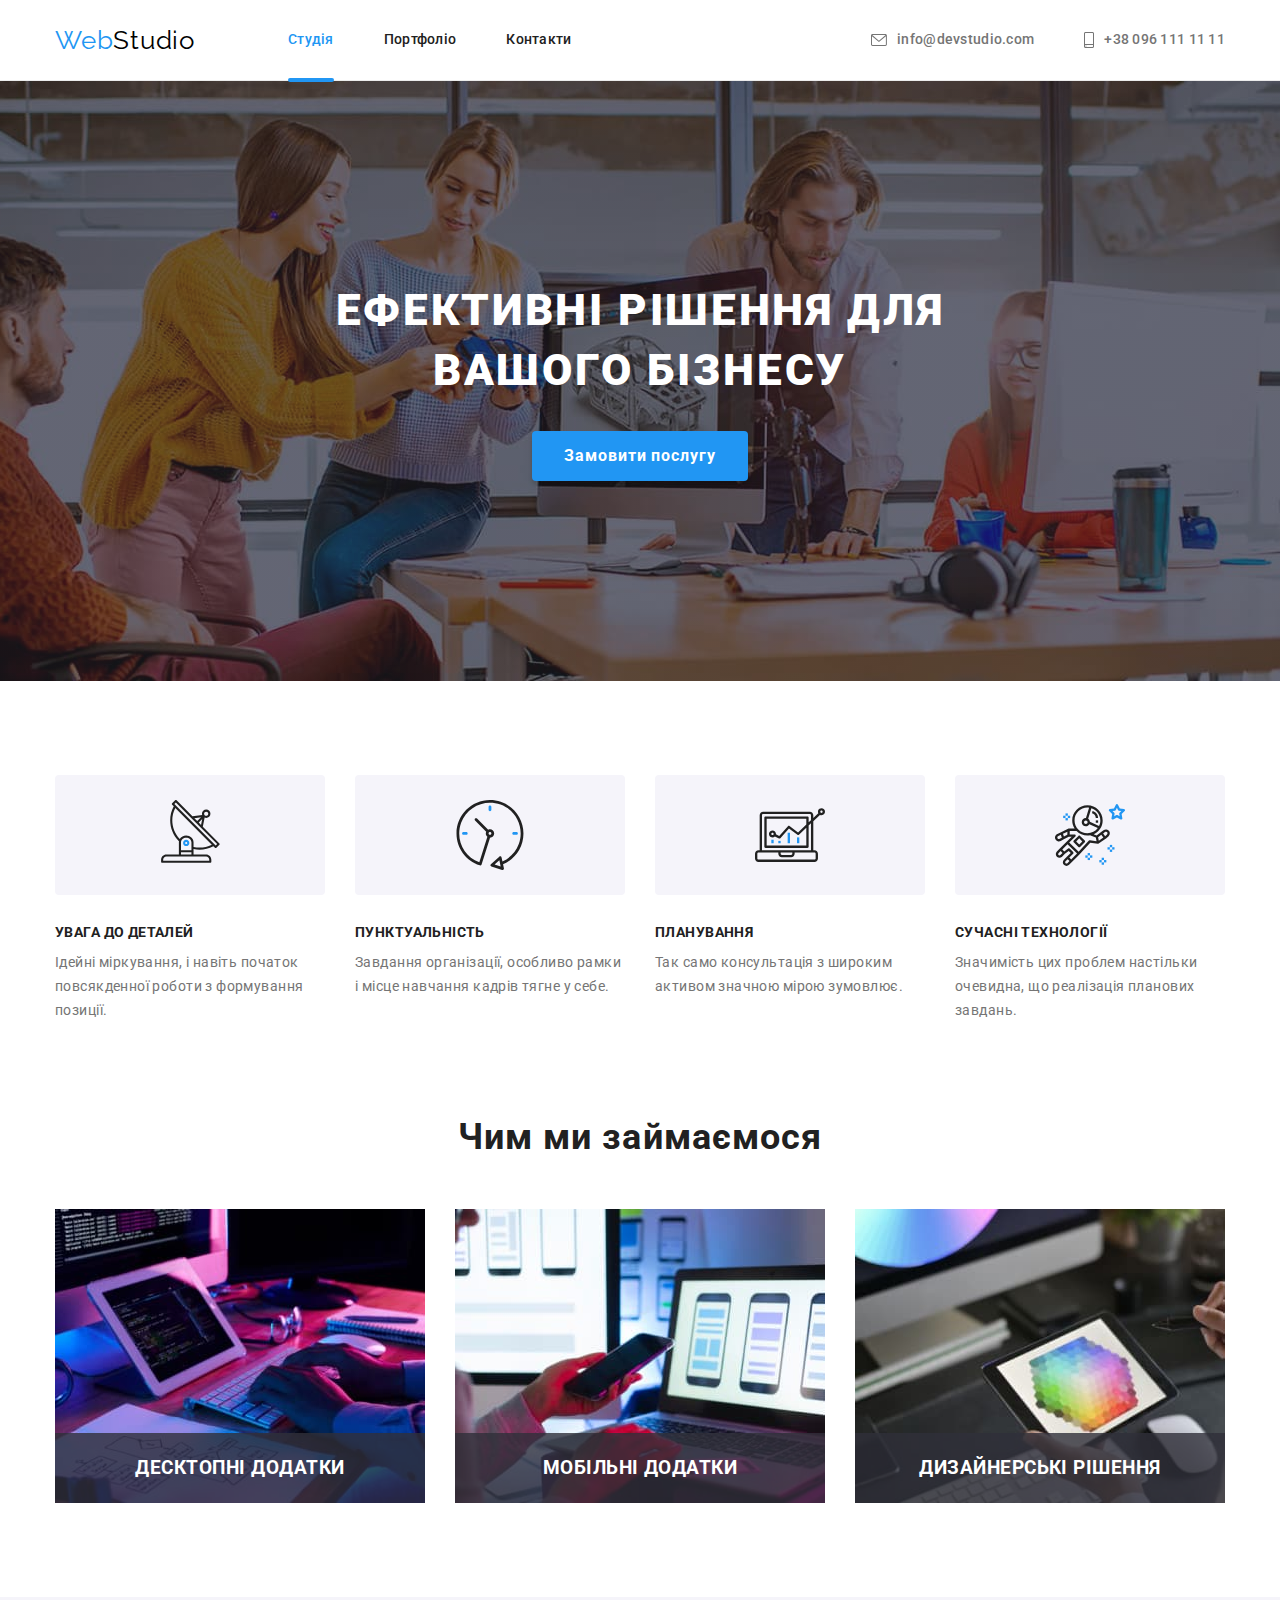
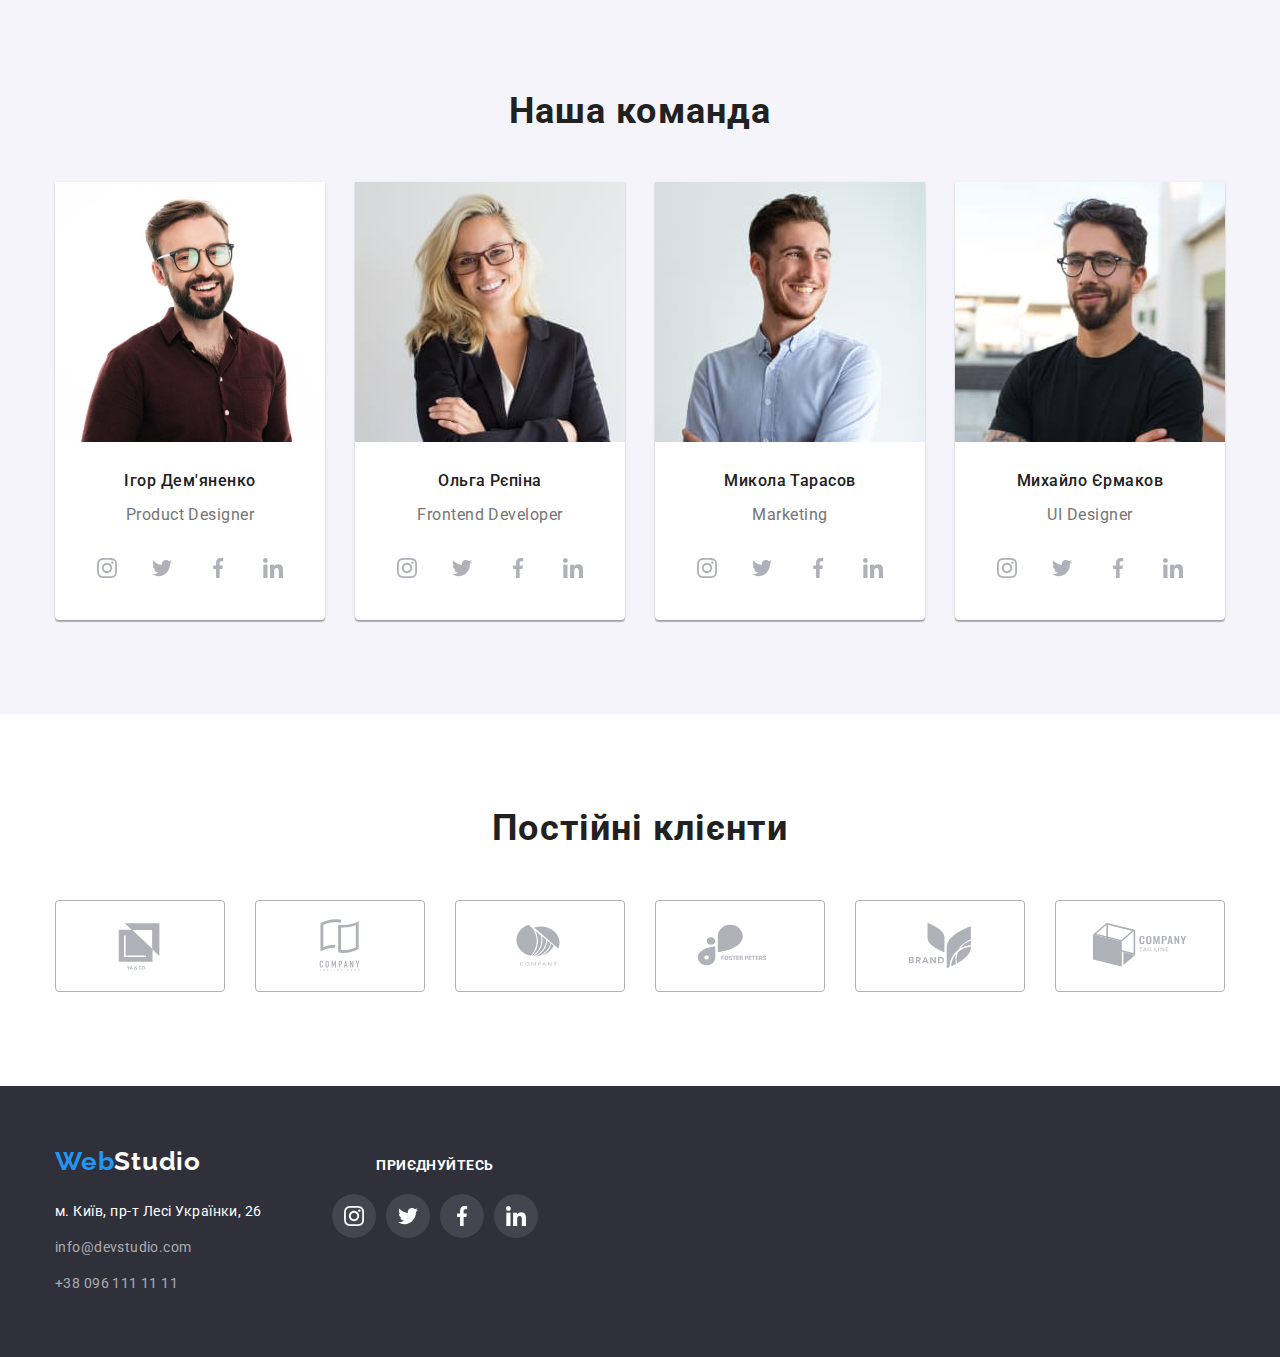
==== index.html @ 5a75875b "Initial commit" ====
<!DOCTYPE html>
<html lang="uk">
  <head>
    <meta charset="UTF-8" />
    <meta http-equiv="X-UA-Compatible" content="IE=edge" />
    <meta name="viewport" content="width=device-width, initial-scale=1.0" />
    <title>Веб Студія</title>
    <link rel="preconnect" href="https://fonts.googleapis.com" />
    <link rel="preconnect" href="https://fonts.gstatic.com" />
    <link
      href="https://fonts.googleapis.com/css2?family=Raleway:wght@700&family=Roboto:wght@400;500;700;900&display=swap"
      rel="stylesheet"
    />
    <link
      rel="stylesheet"
      href="https://cdnjs.cloudflare.com/ajax/libs/modern-normalize/1.0.0/modern-normalize.min.css"
    />
    <link rel="stylesheet" href="./css/style.css" />
  </head>
  <body>
    <!--Шапка сайта-->

    <header class="page-header">
      <div class="container page-header-container">
        <nav class="page-navigation">
          <a href="./index.html" class="logo-main"> <span class="logoaccent">Web</span>Studio </a>

          <ul class="site-nav">
            <li class="site-item">
              <a href="" class="link current menu-link">Студія</a>
            </li>
            <li class="site-item">
              <a href="./portfolio.html" class="link animation-link">Портфоліо</a>
            </li>
            <li class="site-item">
              <a href="" class="link animation-link">Контакти</a>
            </li>
          </ul>
        </nav>

        <ul class="auth-nav list">
          <li class="auth-nav list header">
            <a
              href="mailto:info@devstudio.com"
              class="contacts-link link contact-email animation-link"
              ><svg class="header-envelope" width="16" height="12">
                <use href="./images/icons.svg/sprite.svg#envelope"></use>
              </svg>
              info@devstudio.com</a
            >
          </li>

          <li class="auth-nav list header">
            <a href="tel:+380961111111" class="contacts-link link animation-link">
              <svg class="header-envelope" width="10" height="16">
                <use href="./images/icons.svg/sprite.svg#smartphone"></use>
              </svg>
              +38 096 111 11 11</a
            >
          </li>
        </ul>
      </div>
    </header>

    <main>
      <section class="main-hero">
        <div class="container hero-container">
          <h1 class="hero">Ефективні рішення для вашого бізнесу</h1>
          <button type="button" class="button primary" data-modal-open>Замовити послугу</button>
        </div>
      </section>

      <section class="features section">
        <div class="container container-features">
          <h2 class="hidden">Наші переваги</h2>
          <ul class="features-listwrapper">
            <li class="list-features icon-delivery">
              <div class="features-icon">
                <svg class="icon-features-icon">
                  <use href="./images/icons.svg/sprite.svg#antenna"></use>
                </svg>
              </div>
              <h3 class="features-title">УВАГА ДО ДЕТАЛЕЙ</h3>
              <p class="features-text">
                Ідейні міркування, і навіть початок повсякденної роботи з формування позиції.
              </p>
            </li>
            <li class="list-features">
              <div class="features-icon">
                <svg class="icon-features-icon">
                  <use href="./images/icons.svg/sprite.svg#clock"></use>
                </svg>
              </div>
              <h3 class="features-title">ПУНКТУАЛЬНІСТЬ</h3>
              <p class="features-text">
                Завдання організації, особливо рамки і місце навчання кадрів тягне у себе.
              </p>
            </li>
            <li class="list-features">
              <div class="features-icon">
                <svg class="icon-features-icon">
                  <use href="./images/icons.svg/sprite.svg#diagram"></use>
                </svg>
              </div>
              <h3 class="features-title">ПЛАНУВАННЯ</h3>
              <p class="features-text">
                Так само консультація з широким активом значною мірою зумовлює.
              </p>
            </li>
            <li class="list-features">
              <div class="features-icon">
                <svg class="icon-features-icon">
                  <use href="./images/icons.svg/sprite.svg#astronaut"></use>
                </svg>
              </div>
              <h3 class="features-title">СУЧАСНІ ТЕХНОЛОГІЇ</h3>
              <p class="features-text">
                Значимість цих проблем настільки очевидна, що реалізація планових завдань.
              </p>
            </li>
          </ul>
        </div>
      </section>

      <!--Чим ми займаємося-->

      <section class="sphere section">
        <div class="container">
          <h2 class="sphere-title">Чим ми займаємося</h2>
          <ul class="sphere-pictures">
            <li class="sphere-pictures-list">
              <div class="sphere-relative">
                <img src="./images/project.jpg" alt="проджект" width="370" height="294" />
                <h3 class="sphere-text-relative">ДЕСКТОПНІ ДОДАТКИ</h3>
              </div>
            </li>
            <li class="sphere-pictures-list">
              <div class="sphere-relative">
                <img src="./images/app.jpg" alt="застосунок" width="370" height="294" />
                <h3 class="sphere-text-relative">МОБІЛЬНІ ДОДАТКИ</h3>
              </div>
            </li>
            <li class="sphere-pictures-list">
              <div class="sphere-relative">
                <img src="./images/picture.jpg" alt="картинка" width="370" height="294" />
                <h3 class="sphere-text-relative">ДИЗАЙНЕРСЬКІ РІШЕННЯ</h3>
              </div>
            </li>
          </ul>
        </div>
      </section>

      <!-- Команда-->
      <section class="team section">
        <div class="container">
          <h2 class="team-title">Наша команда</h2>
          <ul class="team-cards">
            <li class="team-card">
              <img
                src="images/ihorDemiyanenko.jpg"
                alt="Дизайнер продукта"
                width="270"
                height="260"
              />
              <div class="our-employees">
                <h3 class="team-list">Ігор Дем'яненко</h3>
                <p class="team-text" lang="en">Product Designer</p>
                <ul class="icon-team">
                  <li class="social-item">
                    <a class="social-link" href="">
                      <svg class="social-icon" width="20" height="20">
                        <use href="./images/icons.svg/sprite.svg#instagram"></use>
                      </svg>
                    </a>
                  </li>
                  <li class="social-item">
                    <a class="social-link" href="">
                      <svg class="social-icon" width="20" height="20">
                        <use href="./images/icons.svg/sprite.svg#twitter"></use>
                      </svg>
                    </a>
                  </li>
                  <li class="social-item">
                    <a class="social-link" href="">
                      <svg class="social-icon" width="20" height="20">
                        <use class="hallo" href="./images/icons.svg/sprite.svg#facebook"></use>
                      </svg>
                    </a>
                  </li>
                  <li class="social-item">
                    <a class="social-link" href="">
                      <svg class="social-icon" width="20" height="20">
                        <use href="./images/icons.svg/sprite.svg#linkedin"></use>
                      </svg>
                    </a>
                  </li>
                </ul>
              </div>
            </li>
            <li class="team-card">
              <img src="images/olgaRepina.jpg" alt="Фронтенд-розробник" width="270" height="260" />
              <div class="our-employees">
                <h3 class="team-list">Ольга Рєпіна</h3>
                <p class="team-text" lang="en">Frontend Developer</p>
                <ul class="icon-team">
                  <li class="social-item">
                    <a class="social-link" href="">
                      <svg class="social-icon" width="20" height="20">
                        <use href="./images/icons.svg/sprite.svg#instagram"></use>
                      </svg>
                    </a>
                  </li>
                  <li class="social-item">
                    <a class="social-link" href="">
                      <svg class="social-icon" width="20" height="20">
                        <use href="./images/icons.svg/sprite.svg#twitter"></use>
                      </svg>
                    </a>
                  </li>
                  <li class="social-item">
                    <a class="social-link" href="">
                      <svg class="social-icon" width="20" height="20">
                        <use href="./images/icons.svg/sprite.svg#facebook"></use>
                      </svg>
                    </a>
                  </li>
                  <li class="social-item">
                    <a class="social-link" href="">
                      <svg class="social-icon" width="20" height="20">
                        <use href="./images/icons.svg/sprite.svg#linkedin"></use>
                      </svg>
                    </a>
                  </li>
                </ul>
              </div>
            </li>
            <li class="team-card">
              <img src="images/nickoleTarasov.jpg" alt="Маркетинг" width="270" height="260" />
              <div class="our-employees">
                <h3 class="team-list">Микола Тарасов</h3>
                <p class="team-text" lang="en">Marketing</p>
                <ul class="icon-team">
                  <li class="social-item">
                    <a class="social-link" href="">
                      <svg class="social-icon" width="20" height="20">
                        <use href="./images/icons.svg/sprite.svg#instagram"></use>
                      </svg>
                    </a>
                  </li>
                  <li class="social-item">
                    <a class="social-link" href="">
                      <svg class="social-icon" width="20" height="20">
                        <use href="./images/icons.svg/sprite.svg#twitter"></use>
                      </svg>
                    </a>
                  </li>
                  <li class="social-item">
                    <a class="social-link" href="">
                      <svg class="social-icon" width="20" height="20">
                        <use href="./images/icons.svg/sprite.svg#facebook"></use>
                      </svg>
                    </a>
                  </li>
                  <li class="social-item">
                    <a class="social-link" href="">
                      <svg class="social-icon" width="20" height="20">
                        <use href="./images/icons.svg/sprite.svg#linkedin"></use>
                      </svg>
                    </a>
                  </li>
                </ul>
              </div>
            </li>
            <li class="team-card">
              <img src="images/michailoYermakov.jpg" alt="Дизайнер ІК" width="270" height="260" />
              <div class="our-employees">
                <h3 class="team-list">Михайло Єрмаков</h3>
                <p class="team-text" lang="en">UI Designer</p>
                <ul class="icon-team">
                  <li class="social-item">
                    <a class="social-link" href="">
                      <svg class="social-icon" width="20" height="20">
                        <use href="./images/icons.svg/sprite.svg#instagram"></use>
                      </svg>
                    </a>
                  </li>
                  <li class="social-item">
                    <a class="social-link" href="">
                      <svg class="social-icon" width="20" height="20">
                        <use href="./images/icons.svg/sprite.svg#twitter"></use>
                      </svg>
                    </a>
                  </li>
                  <li class="social-item">
                    <a class="social-link" href="">
                      <svg class="social-icon" width="20" height="20">
                        <use href="./images/icons.svg/sprite.svg#facebook"></use>
                      </svg>
                    </a>
                  </li>
                  <li class="social-item">
                    <a class="social-link" href="">
                      <svg class="social-icon" width="20" height="20">
                        <use href="./images/icons.svg/sprite.svg#linkedin"></use>
                      </svg>
                    </a>
                  </li>
                </ul>
              </div>
            </li>
          </ul>
        </div>
      </section>

      <!--CLIENTS-->

      <section class="clients">
        <div class="container">
          <h2 class="clients-title">Постійні клієнти</h2>
          <ul class="clients-list">
            <li class="clients-expample">
              <a class="clients-link" href="">
                <svg class="clients-svg">
                  <use class="clients-icon" href="./images/icons.svg/sprite.svg#ya"></use>
                </svg>
              </a>
            </li>
            <li class="clients-expample">
              <a class="clients-link" href="">
                <svg class="clients-svg">
                  <use class="clients-icon" href="./images/icons.svg/sprite.svg#tag"></use>
                </svg>
              </a>
            </li>
            <li class="clients-expample">
              <a class="clients-link" href="">
                <svg class="clients-svg">
                  <use class="clients-icon" href="./images/icons.svg/sprite.svg#company"></use>
                </svg>
              </a>
            </li>
            <li class="clients-expample">
              <a class="clients-link" href="">
                <svg class="clients-svg">
                  <use class="clients-icon" href="./images/icons.svg/sprite.svg#foster"></use>
                </svg>
              </a>
            </li>
            <li class="clients-expample">
              <a class="clients-link" href="">
                <svg class="clients-svg">
                  <use class="clients-icon" href="./images/icons.svg/sprite.svg#brand"></use>
                </svg>
              </a>
            </li>
            <li class="clients-expample">
              <a class="clients-link" href="">
                <svg class="clients-svg">
                  <use class="clients-icon" href="./images/icons.svg/sprite.svg#line"></use>
                </svg>
              </a>
            </li>
          </ul>
        </div>
      </section>
    </main>

    <!-- Footer -->

    <footer class="footer">
      <div class="container footer-container">
        <div class="footer-addres-list">
          <a href="./index.html" class="logo-footer"> <span class="logoaccent">Web</span>Studio </a>
          <address class="address">
            <ul>
              <li class="address-list">
                <a
                  class="contacts-address address-footer-link"
                  href="https://www.google.com/maps/place/Lesi+Ukrainky+Blvd,+26,+Kyiv,+Ukraine,+02000/@50.4265841,30.5361971,17z/data=!3m1!4b1!4m5!3m4!1s0x40d4cf0e033ecbe9:0x57a4dffefec77da0!8m2!3d50.4265807!4d30.5383858"
                  target="_blank"
                  >м. Київ, пр-т Лесі Українки, 26</a
                >
              </li>

              <li class="address-list">
                <a href="mailto:info@devstudio.com" class="contacts address-footer-link"
                  >info@devstudio.com</a
                >
              </li>
              <li class="address-list">
                <a href="tel:+38096111111" class="contacts address-footer-link"
                  >+38 096 111 11 11</a
                >
              </li>
            </ul>
          </address>
        </div>
        <div>
          <p class="footer-icon-title">ПРИЄДНУЙТЕСЬ</p>
          <ul class="footer-social-list">
            <li class="footer-social-icon">
              <a class="footer-link-icon" href="">
                <svg class="footer-icon" width="20" height="20">
                  <use class="" href="./images/icons.svg/sprite.svg#instagram"></use>
                </svg>
              </a>
            </li>
            <li class="footer-social-icon">
              <a class="footer-link-icon" href="">
                <svg class="footer-icon" width="20" height="20">
                  <use class="" href="./images/icons.svg/sprite.svg#twitter"></use>
                </svg>
              </a>
            </li>
            <li class="footer-social-icon">
              <a class="footer-link-icon" href="">
                <svg class="footer-icon" width="20" height="20">
                  <use class="" href="./images/icons.svg/sprite.svg#facebook"></use>
                </svg>
              </a>
            </li>
            <li class="footer-social-icon">
              <a class="footer-link-icon" href="">
                <svg class="footer-icon" width="20" height="20">
                  <use class="" href="./images/icons.svg/sprite.svg#linkedin"></use>
                </svg>
              </a>
            </li>
          </ul>
        </div>
      </div>
    </footer>
    <div class="backdrop is-hidden" data-modal>
      <div class="modal">
        <button class="button-close" data-modal-close>
          <svg class="button-close-icon">
            <use class="cross" href="./images/icons.svg/sprite.svg#button"></use>
          </svg>
        </button>
      </div>
    </div>
    <script src="./modal.js"></script>
  </body>
</html>
---- css/style.css ----
:root {
  --primary-tex-color: #757575;
  --title-tex-color: #212121;
  --accent-color: #2196f3;
  --white-color: #ffffff;
}

h1,
h2,
h3,
p {
  margin-top: 0;
  margin-bottom: 0;
}

ul,
ol {
  list-style: none;
  margin-top: 0px;
  margin-bottom: 0;
  padding-left: 0;
}

img {
  display: block;
}

body {
  background-color: #ffffff;
  color: var(--primary-tex-color);
  font-family: 'Roboto', sans-serif;
  letter-spacing: 0.03em;
  line-height: 1.71;
  /* margin: 0 200px; */
}

/* components  */

.section {
  padding-top: 94px;
  padding-bottom: 94px;
}

.container {
  width: 1200px;
  margin: 0 auto;
  padding-left: 15px;
  padding-right: 15px;
}

/* header */

.main-hero {
  box-sizing: border-box;
  margin: 0 auto;
  max-width: 1600px;
  height: 600px;
  background-repeat: no-repeat;
  background-position: center;
  background-size: cover;
  background-color: #c4c4c4;
  background-image: linear-gradient(rgba(47, 48, 58, 0.4), rgba(47, 48, 58, 0.4)),
    url('../images/fotohero.jpg');
}

.site-nav {
  display: flex;
  margin-left: 93px;
  align-items: center;
}

.site-item:not(:last-child) {
  margin-right: 50px;
}

.link {
  display: block;
  padding-top: 32px;
  padding-bottom: 32px;
}

.social-icon-header {
  display: flex;
  justify-content: center;
  align-items: center;
  width: 16px;
  height: 12px;
  border-radius: 100%;
  margin-right: 10px;
}

.page-header {
  border-bottom: 1px solid #ececec;
}

.page-header-container {
  display: flex;
  align-items: center;
  height: 100%;
  justify-content: space-between;
}

.page-navigation {
  display: flex;
  align-items: center;
}

.logo-main {
  color: #000000;
  font-family: 'Raleway';
  font-size: 26px;
  text-decoration: none;
  letter-spacing: 0.03em;
}

.logoaccent {
  color: var(--accent-color);
}

.specific.logo {
  color: var(--white-color);
}

ul {
  list-style: none;
  margin: 0;
  padding: 0;
}

/* Site-nav */

.site-nav a {
  font-family: 'Roboto';
  font-style: normal;
}

.site-nav .link.current {
  color: var(--accent-color);
}

.site-nav .link {
  color: #212121;
  font-weight: 500;
  font-size: 14px;
  line-height: 1.14;
  letter-spacing: 0.02em;
  text-decoration: none;
  transition: background-color 250ms cubic-bezier(0.4, 0, 0.2, 1);
}

.site-nav .link:hover,
.site-nav .link:focus {
  color: var(--accent-color);
}

.site-item {
  position: relative;
  display: block;
}

.menu-link::after {
  content: '';
  position: absolute;
  left: 0;
  bottom: -2px;
  display: block;
  width: 100%;
  height: 4px;
  border-radius: 2px;
  background-color: var(--accent-color);
}

.animation-link::after {
  content: '';
  position: absolute;
  left: 0;
  bottom: -2px;
  display: block;
  width: 100%;
  height: 4px;
  border-radius: 2px;
  background-color: var(--accent-color);
  opacity: 0;
  transition: opacity 250ms cubic-bezier(0.4, 0, 0.2, 1);
}

.animation-link:hover::after,
.animation-link:focus::after {
  opacity: 1;
}

.auth-nav {
  position: relative;
  display: block;
}

/* Auth-nav */

.auth-nav.list {
  font-family: 'Roboto';
  font-style: normal;
  font-weight: 500;
  font-size: 14px;
  line-height: 1.14;
  letter-spacing: 0.02em;
  display: flex;
  align-items: center;
}

.auth-nav:first-child {
  margin-right: 50px;
}

.contacts-link {
  display: flex;
  align-items: center;
  transition: transform 250ms cubic-bezier(0.4, 0, 0.2, 1);
}

.contacts-link:hover,
.contacts-link:focus {
  color: var(--accent-color);
}

.contacts-address {
  color: var(--white-color);
  text-decoration: none;
  transition: transform 250ms cubic-bezier(0.4, 0, 0.2, 1);
}

.contacts-address:hover,
.contacts-address:focus {
  color: var(--accent-color);
}

/* Hero */

.hidden {
  position: absolute;
  width: 1px;
  height: 1px;
  margin: -1px;
  border: 0;
  padding: 0;

  white-space: nowrap;
  clip-path: inset(100%);
  clip: rect(0 0 0 0);
  overflow: hidden;
}

.hero-container {
  display: flex;
  flex-direction: column;
  align-items: center;
}
.main-hero {
  padding-top: 200px;
  padding-bottom: 200px;
}

.main-hero-inner-wrapper {
  display: flex;
  justify-content: center;
  align-items: center;
  flex-direction: column;
  height: 100%;
}

.hero {
  color: var(--white-color);
  font-weight: 900;
  font-size: 44px;
  line-height: 1.36;
  text-align: center;
  letter-spacing: 0.06em;
  text-transform: uppercase;
  max-width: 696px;
  margin-bottom: 30px;
}

/* Feautures */

.features-listwrapper {
  display: flex;
}

.list-features {
  width: 270px;
}

.list-features:not(:last-child) {
  margin-right: 30px;
}

.features-icon {
  width: 270px;
  height: 120px;
  display: flex;
  align-items: center;
  justify-content: center;
  background-color: #f5f4fa;
  border-radius: 4px;
  margin-bottom: 30px;
}

.icon-features-icon {
  width: 70px;
  height: 70px;
}

.features-title {
  color: #212121;
  font-size: 14px;
  line-height: 1.14;
  text-transform: uppercase;
  letter-spacing: 0.03em;
  margin-bottom: 10px;
}

.features-text {
  color: var(--primary-tex-color);
  font-weight: 400;
  width: 270px;
  font-size: 14px;
  line-height: 1.71;
  letter-spacing: 0.03em;
}

/* Example */

.sphere {
  padding-top: 0;
}

.sphere-pictures {
  display: flex;
  justify-content: space-between;
}

.sphere-pictures-list {
  width: 370px;
}

.sphere-title {
  color: var(--title-tex-color);
  font-size: 36px;
  line-height: 1.16;
  text-align: center;
  letter-spacing: 0.03em;
  margin-bottom: 50px;
}

.sphere-relative {
  position: relative;
}

.sphere-text-relative {
  display: flex;
  justify-content: center;
  align-items: center;
  position: absolute;
  color: var(--white-color);
  background-color: rgba(47, 48, 58, 0.8);
  bottom: 0;
  text-align: center;
  width: 100%;
  height: 70px;
}

.sphere-text-relatice {
  font-weight: 700;
  font-size: 14px;
  line-height: 1.14px;
  text-align: center;
  letter-spacing: 0.03em;
  text-transform: uppercase;
}

/* Team */

.team {
  background: #f5f4fa;
}

.team-cards {
  display: flex;
  gap: 30px;
}

.team-card {
  background-color: #ffffff;
  border-radius: 0px 0px 4px 4px;
  box-shadow: 0px 1px 3px rgba(0, 0, 0, 0.12), 0px 1px 1px rgba(0, 0, 0, 0.14),
    0px 2px 1px rgba(0, 0, 0, 0.2);
}

.team-card {
  flex-basis: calc((100% - 30px * 3) / 4);
}

.our-employees {
  padding-left: 30px;
  padding-right: 30px;
  padding: 30px;
}
.team-text {
  font-size: 16px;
  line-height: 1.8;
  text-align: center;
  letter-spacing: 0.03em;
}

.icon-team {
  display: flex;
  justify-content: space-between;
  margin-top: 16px;
  gap: 10px;
  /* padding: 0 32px; */
}

.social-item {
  display: flex;
  justify-content: center;
  align-items: center;
  /* flex-basis: calc((100% - 10px * 4) / 4); */
}

.social-link {
  display: flex;
  align-items: center;
  justify-content: center;
  width: 44px;
  height: 44px;

  background-color: #ffffff;

  border-radius: 100%;

  transition: transform 250ms cubic-bezier(0.4, 0, 0.2, 1);
}

.social-link:hover,
.social-link:focus {
  background-color: var(--accent-color);
}

.social-link:hover .social-icon,
.social-link:focus .social-icon {
  fill: white;
}

.social-icon {
  fill: #afb1b8;
}

.team-title {
  color: var(--title-tex-color);
  font-size: 36px;
  line-height: 1.16;
  text-align: center;
  letter-spacing: 0.03em;
  margin-bottom: 50px;
}

.team-list {
  color: var(--title-tex-color);
  font-weight: 500;
  font-size: 16px;
  line-height: 1.18;
  text-align: center;
  letter-spacing: 0.03em;
  margin-bottom: 10px;
}

/* Button */

.button.primary {
  color: var(--white-color);
  background-color: var(--accent-color);
  padding: 10px 32px;
  font-weight: 700;
  font-size: 16px;
  line-height: 30px;
  letter-spacing: 0.06em;
  cursor: pointer;
  box-shadow: 0px 4px 4px rgba(0, 0, 0, 0.15);
  border-radius: 4px;
  border: none;

  transition: transform 250ms cubic-bezier(0.4, 0, 0.2, 1);
}

.button.primary:hover,
.button.primary:focus {
  background-color: #188ce8;
}

.clients {
  padding: 94px 0px;
}

.clients-link {
  width: 100%;
  height: 100%;
  border: 1px solid #afb1b8;
  display: flex;
  align-items: center;
  justify-content: center;
  border-radius: 4px;
  outline: none;
}

.clients-svg {
  width: 106px;
  height: 60px;
  fill: #afb1b8;
}

.clients-title {
  font-weight: 700;
  font-size: 36px;
  line-height: 1.16;
  text-align: center;
  letter-spacing: 0.03em;
  color: var(--title-tex-color);
  margin-bottom: 50px;
}

.clients-list {
  justify-content: center;
  gap: 30px;
  transition: transform 250ms cubic-bezier(0.4, 0, 0.2, 1);
}

.clients-list {
  display: flex;
}

.clientsplink {
  display: flex;
}

.clients-link:focus .clients-svg,
.clients-link:hover .clients-svg {
  fill: var(--accent-color);
}

.clients-link:hover,
.clients-link:focus {
  border: 1px solid var(--accent-color);
}

.clients-expample {
  width: 170px;
  height: 92px;
}

/* Footer */

.footer-container {
  display: flex;
  align-items: baseline;
}

.footer-addres-list {
  margin-right: 70px;
}

.footer {
  padding: 60px 0;
}

.logo-footer {
  display: inline-block;
  margin-bottom: 20px;
}

.address-list:not(:last-child) {
  margin-bottom: 9px;
}

.address-footer-link {
  font-size: 14px;
}

.logo-footer {
  color: var(--white-color);
  font-family: 'Raleway';
  font-style: normal;
  font-weight: 700;
  font-size: 26px;
  line-height: 31px;
  letter-spacing: 0.03em;
  text-decoration: none;
}

.footer {
  background-color: #2f303a;
}

.address {
  font-style: normal;
  transition: transform 250ms cubic-bezier(0.4, 0, 0.2, 1);
}

.address:hover,
.address:focus {
  color: var(--accent-color);
}

.contacts {
  color: rgba(255, 255, 255, 0.6);
  text-decoration: none;
  letter-spacing: 0.03em;
  transition: transform 250ms cubic-bezier(0.4, 0, 0.2, 1);
}

.contacts:hover,
.contacts:focus {
  color: var(--accent-color);
}

.footer-social-list {
  display: flex;
  justify-content: space-between;
  align-items: center;
  border-radius: 100%;
  gap: 10px;
}

.footer-social-icon {
  display: flex;
  justify-content: center;
  align-items: center;
  width: 44px;
  height: 44px;
  transition: transform 250ms cubic-bezier(0.4, 0, 0.2, 1);
}

.footer-link-icon:focus,
.footer-link-icon:hover {
  background-color: var(--accent-color);
}

.footer-link-icon {
  display: flex;
  align-items: center;
  justify-content: center;
  width: 44px;
  height: 44px;
  background-color: rgba(255, 255, 255, 0.1);
  border-radius: 100%;
}

.footer-icon-title {
  font-weight: 700;
  font-size: 14px;
  line-height: 1.14;
  letter-spacing: 0.03em;
  text-transform: uppercase;
  color: var(--white-color);
}

.footer-icon-title {
  margin-bottom: 20px;
  text-align: center;
}

.footer-icon {
  fill: var(--white-color);
}

/* Portfolio */

/* Portfolio Main */

.portfolio-filter {
  display: flex;
  justify-content: center;
  margin-bottom: 50px;
  gap: 8px;
}

.portfolio-filter-button {
  background: #ffffff;
  transition: transform 250ms cubic-bezier(0.4, 0, 0.2, 1);
}

.portfolio-filter-button:hover,
.portfolio-filter-button:focus {
  box-shadow: 0px 3px 1px rgba(0, 0, 0, 0.1), 0px 1px 2px rgba(0, 0, 0, 0.08),
    0px 2px 2px rgba(0, 0, 0, 0.12);
}

.work {
  display: flex;
  flex-wrap: wrap;
  gap: 30px;
}

.work-list-portfolio {
  padding: 20px 24px;
  border-right: 1px solid #eeeeee;
  border-bottom: 1px solid #eeeeee;
  border-left: 1px solid #eeeeee;
}

.work-portfolio {
  flex-basis: calc((100% - 30px * 2) / 3);
  transition: transform 250ms cubic-bezier(0.4, 0, 0.2, 1);
}

.work-link {
  display: block;
  outline: none;
}

.work-link:focus,
.work-link:hover {
  box-shadow: 0px 1px 1px rgba(0, 0, 0, 0.12), 0px 4px 4px rgba(0, 0, 0, 0.06),
    1px 4px 6px rgba(0, 0, 0, 0.16);
}

.auth-nav.list a {
  color: var(--primary-tex-color);
  font-family: 'Roboto';
  font-style: normal;
  font-weight: 500;
  font-size: 14px;
  line-height: 1.14;
  letter-spacing: 0.02em;
  text-decoration: none;
  gap: 10px;
  transition: transform 250ms cubic-bezier(0.4, 0, 0.2, 1);
}

.auth-nav.list a:hover,
.auth-nav.list a:focus {
  color: var(--accent-color);
}

.header-icon {
  display: flex;
  justify-content: center;
}

.header-envelope {
  fill: currentColor;
}

.button-primary {
  background-color: #f5f4fa;
  font-weight: 500;
  font-size: 16px;
  line-height: 1.62;
  text-align: center;
  cursor: pointer;
  letter-spacing: 0.03em;
  padding: 6px 22px;
  border-radius: 4px;
  border: none;
  transition: transform 250ms cubic-bezier(0.4, 0, 0.2, 1);
  outline: none;
}

.button-primary:hover,
.button-primary:focus {
  color: var(--white-color);
  background-color: var(--accent-color);
}

/* Work */

.work-link {
  text-decoration: none;
}

.work-list {
  color: var(--title-tex-color);
  font-size: 18px;
  line-height: 2;
  letter-spacing: 0.06em;
  margin-bottom: 4px;
}

.work-text {
  color: var(--primary-tex-color);
  font-size: 16px;
  line-height: 30px;
  letter-spacing: 0.03em;
}

.portfolio-footer {
  font-style: normal;
}

/* BACKDROP */

.backdrop {
  position: fixed;
  top: 0%;
  left: 0;
  width: 100%;
  height: 100%;
  background-color: rgba(0, 0, 0, 0.2);
}

.backdrop.is-hidden {
  opacity: 0;
  pointer-events: none;
  visibility: hidden;
}

.modal {
  position: absolute;
  top: 50%;
  left: 50%;
  width: 528px;
  height: 581px;
  transform: translate(-50%, -50%) scale(1);

  background-color: var(--white-color);

  transition: transform 250ms cubic-bezier(0.4, 0, 0.2, 1);
}

.button-close-icon {
  width: 11px;
  height: 11px;
}

.button-close {
  position: absolute;
  right: 8px;
  top: 8px;
  width: 30px;
  height: 30px;
  background: #ffffff;
  border: 1px solid rgba(0, 0, 0, 0.1);
  border-radius: 100%;
}

.cross {
  background: #000000;
}

/* OVERLAY */

.box-overlay {
  position: relative;
  overflow-y: hidden;
}

.overlay {
  display: flex;
  align-content: center;
  justify-content: center;
  position: absolute;
  top: 0;
  left: 0;
  width: 100%;
  height: 100%;

  background-color: rgba(33, 150, 243, 0.9);
  transform: translateY(+100%);
  transition: background-color 250ms cubic-bezier(0.4, 0, 0.2, 1);
}

.overlay {
  font-weight: 400;
  font-size: 18px;
  line-height: 1.55;
  letter-spacing: 0.03em;
  padding: 63px 24px;
  color: var(--white-color);
}

.work-link:hover .overlay,
.work-link:focus .overlay {
  transform: translateY(0);
}
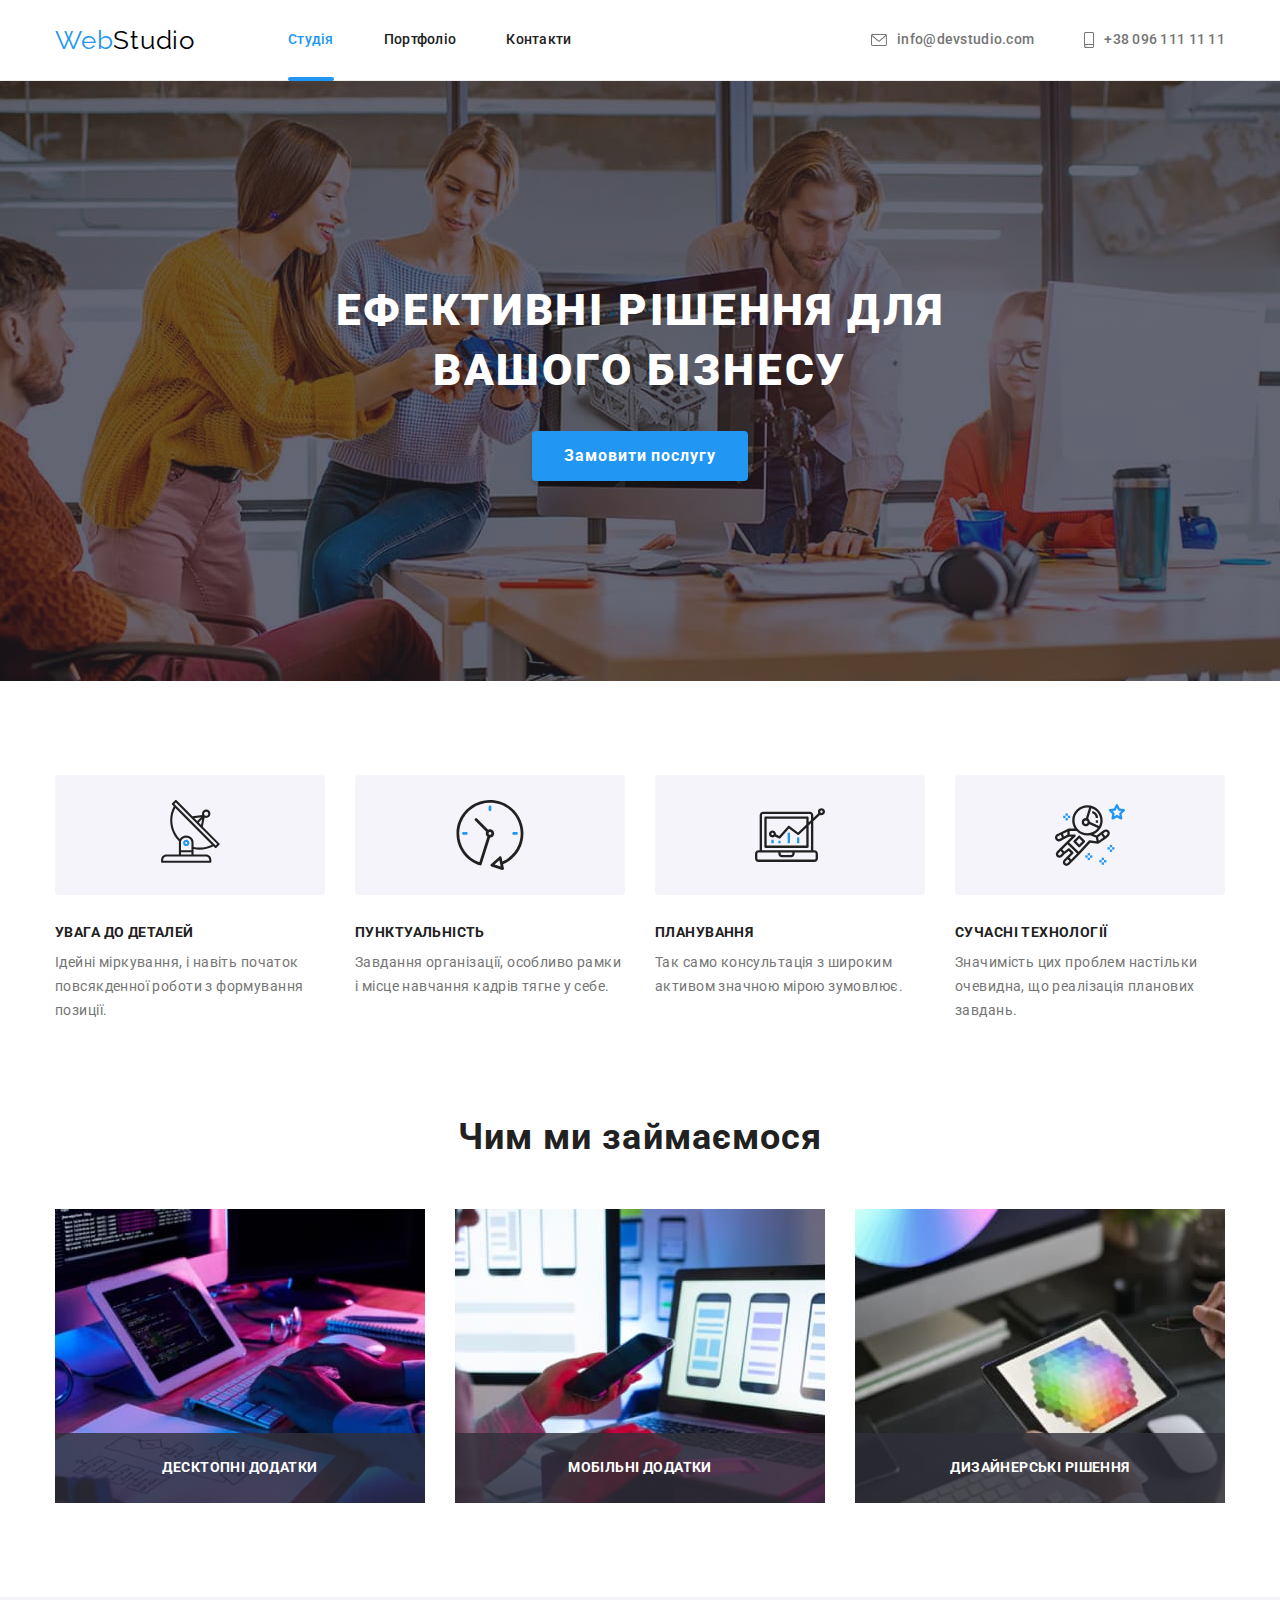
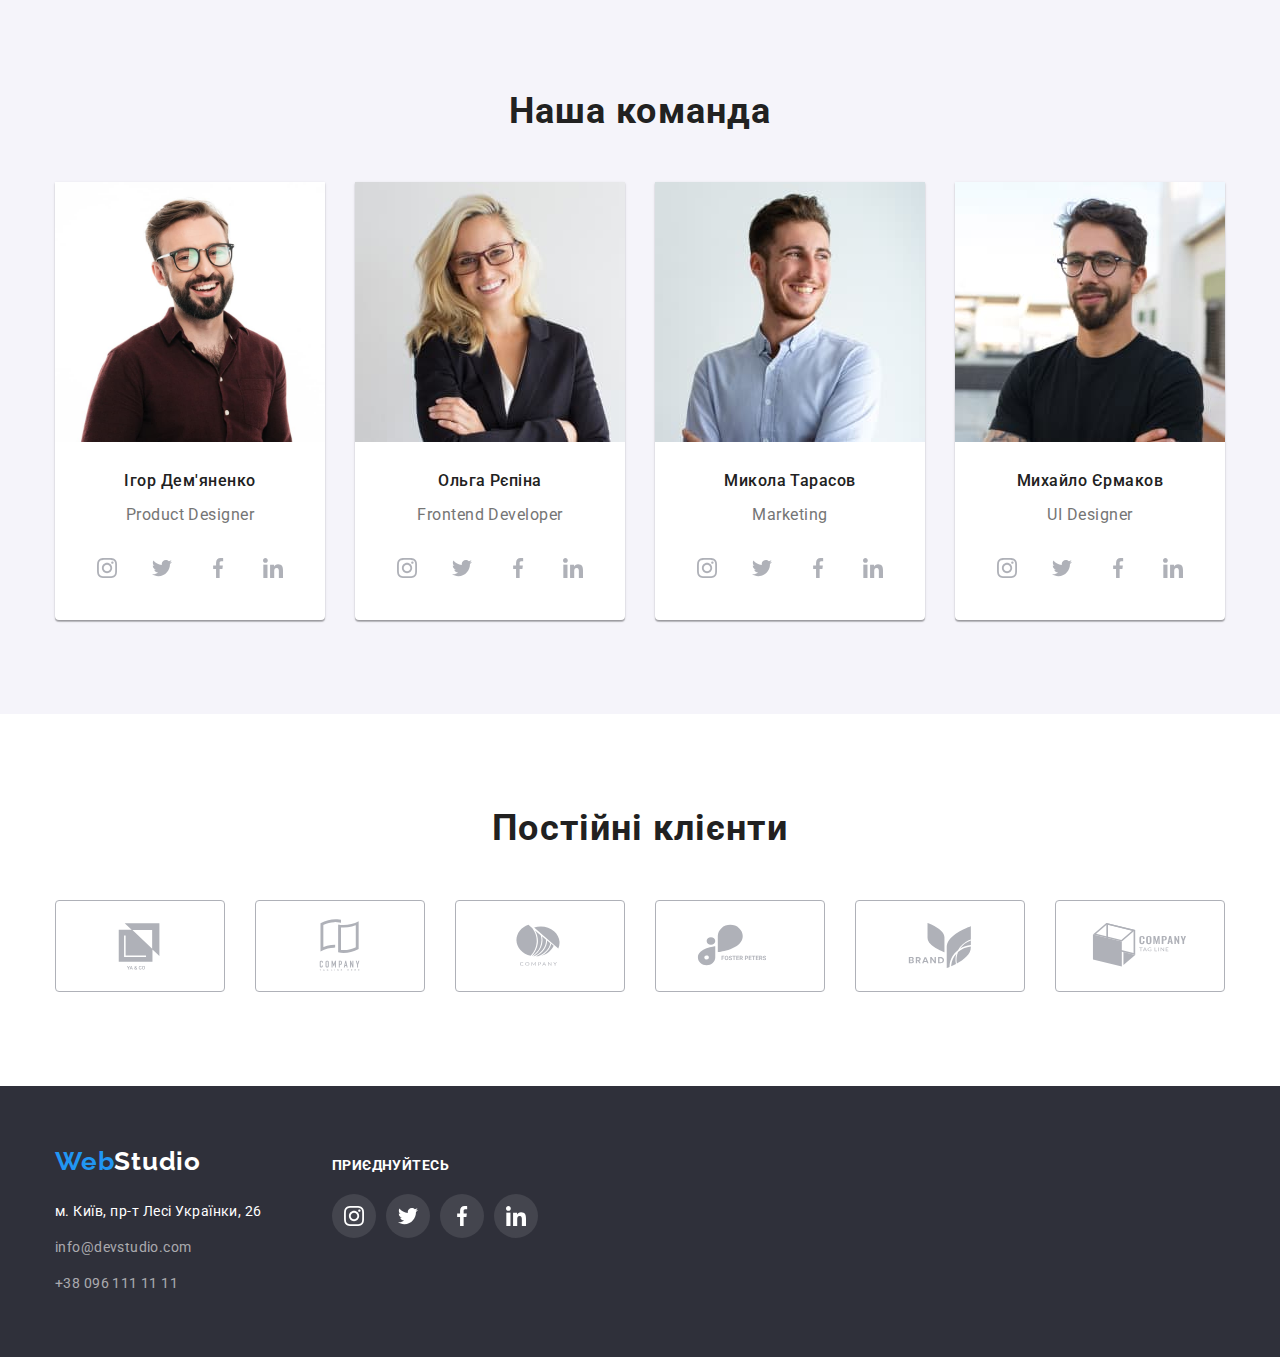
==== commit 672aa983: "correction" ====
--- a/index.html
+++ b/index.html
@@ -40,9 +40,7 @@
 
         <ul class="auth-nav list">
           <li class="auth-nav list header">
-            <a
-              href="mailto:info@devstudio.com"
-              class="contacts-link link contact-email animation-link"
+            <a href="mailto:info@devstudio.com" class="contacts-link link contact-email"
               ><svg class="header-envelope" width="16" height="12">
                 <use href="./images/icons.svg/sprite.svg#envelope"></use>
               </svg>
@@ -51,7 +49,7 @@
           </li>
 
           <li class="auth-nav list header">
-            <a href="tel:+380961111111" class="contacts-link link animation-link">
+            <a href="tel:+380961111111" class="contacts-link link">
               <svg class="header-envelope" width="10" height="16">
                 <use href="./images/icons.svg/sprite.svg#smartphone"></use>
               </svg>
@@ -395,7 +393,7 @@
             </ul>
           </address>
         </div>
-        <div>
+        <div class="footer-icon-svg">
           <p class="footer-icon-title">ПРИЄДНУЙТЕСЬ</p>
           <ul class="footer-social-list">
             <li class="footer-social-icon">
--- a/css/style.css
+++ b/css/style.css
@@ -162,7 +162,7 @@
   content: '';
   position: absolute;
   left: 0;
-  bottom: -2px;
+  bottom: -1px;
   display: block;
   width: 100%;
   height: 4px;
@@ -174,7 +174,7 @@
   content: '';
   position: absolute;
   left: 0;
-  bottom: -2px;
+  bottom: -1px;
   display: block;
   width: 100%;
   height: 4px;
@@ -187,11 +187,6 @@
 .animation-link:hover::after,
 .animation-link:focus::after {
   opacity: 1;
-}
-
-.auth-nav {
-  position: relative;
-  display: block;
 }
 
 /* Auth-nav */
@@ -368,7 +363,7 @@
   height: 70px;
 }
 
-.sphere-text-relatice {
+.sphere-text-relative {
   font-weight: 700;
   font-size: 14px;
   line-height: 1.14px;
@@ -488,7 +483,7 @@
   border-radius: 4px;
   border: none;
 
-  transition: transform 250ms cubic-bezier(0.4, 0, 0.2, 1);
+  transition: background-color 250ms cubic-bezier(0.4, 0, 0.2, 1);
 }
 
 .button.primary:hover,
@@ -563,8 +558,8 @@
   align-items: baseline;
 }
 
-.footer-addres-list {
-  margin-right: 70px;
+.footer-icon-svg {
+  margin-left: 70px;
 }
 
 .footer {
@@ -664,7 +659,6 @@
 
 .footer-icon-title {
   margin-bottom: 20px;
-  text-align: center;
 }
 
 .footer-icon {
@@ -682,15 +676,14 @@
   gap: 8px;
 }
 
-.portfolio-filter-button {
-  background: #ffffff;
-  transition: transform 250ms cubic-bezier(0.4, 0, 0.2, 1);
-}
-
-.portfolio-filter-button:hover,
-.portfolio-filter-button:focus {
+.button-primary {
+  display: block;
+}
+
+.button-primary:hover,
+.button-primary:focus {
   box-shadow: 0px 3px 1px rgba(0, 0, 0, 0.1), 0px 1px 2px rgba(0, 0, 0, 0.08),
-    0px 2px 2px rgba(0, 0, 0, 0.12);
+    0px 2px 2px rgba(0, 0, 0, 0.16);
 }
 
 .work {
@@ -708,7 +701,6 @@
 
 .work-portfolio {
   flex-basis: calc((100% - 30px * 2) / 3);
-  transition: transform 250ms cubic-bezier(0.4, 0, 0.2, 1);
 }
 
 .work-link {
@@ -761,7 +753,6 @@
   border-radius: 4px;
   border: none;
   transition: transform 250ms cubic-bezier(0.4, 0, 0.2, 1);
-  outline: none;
 }
 
 .button-primary:hover,
@@ -822,12 +813,13 @@
 
   background-color: var(--white-color);
 
-  transition: transform 250ms cubic-bezier(0.4, 0, 0.2, 1);
+  transition-duration: 250ms;
 }
 
 .button-close-icon {
   width: 11px;
   height: 11px;
+  cursor: pointer;
 }
 
 .button-close {
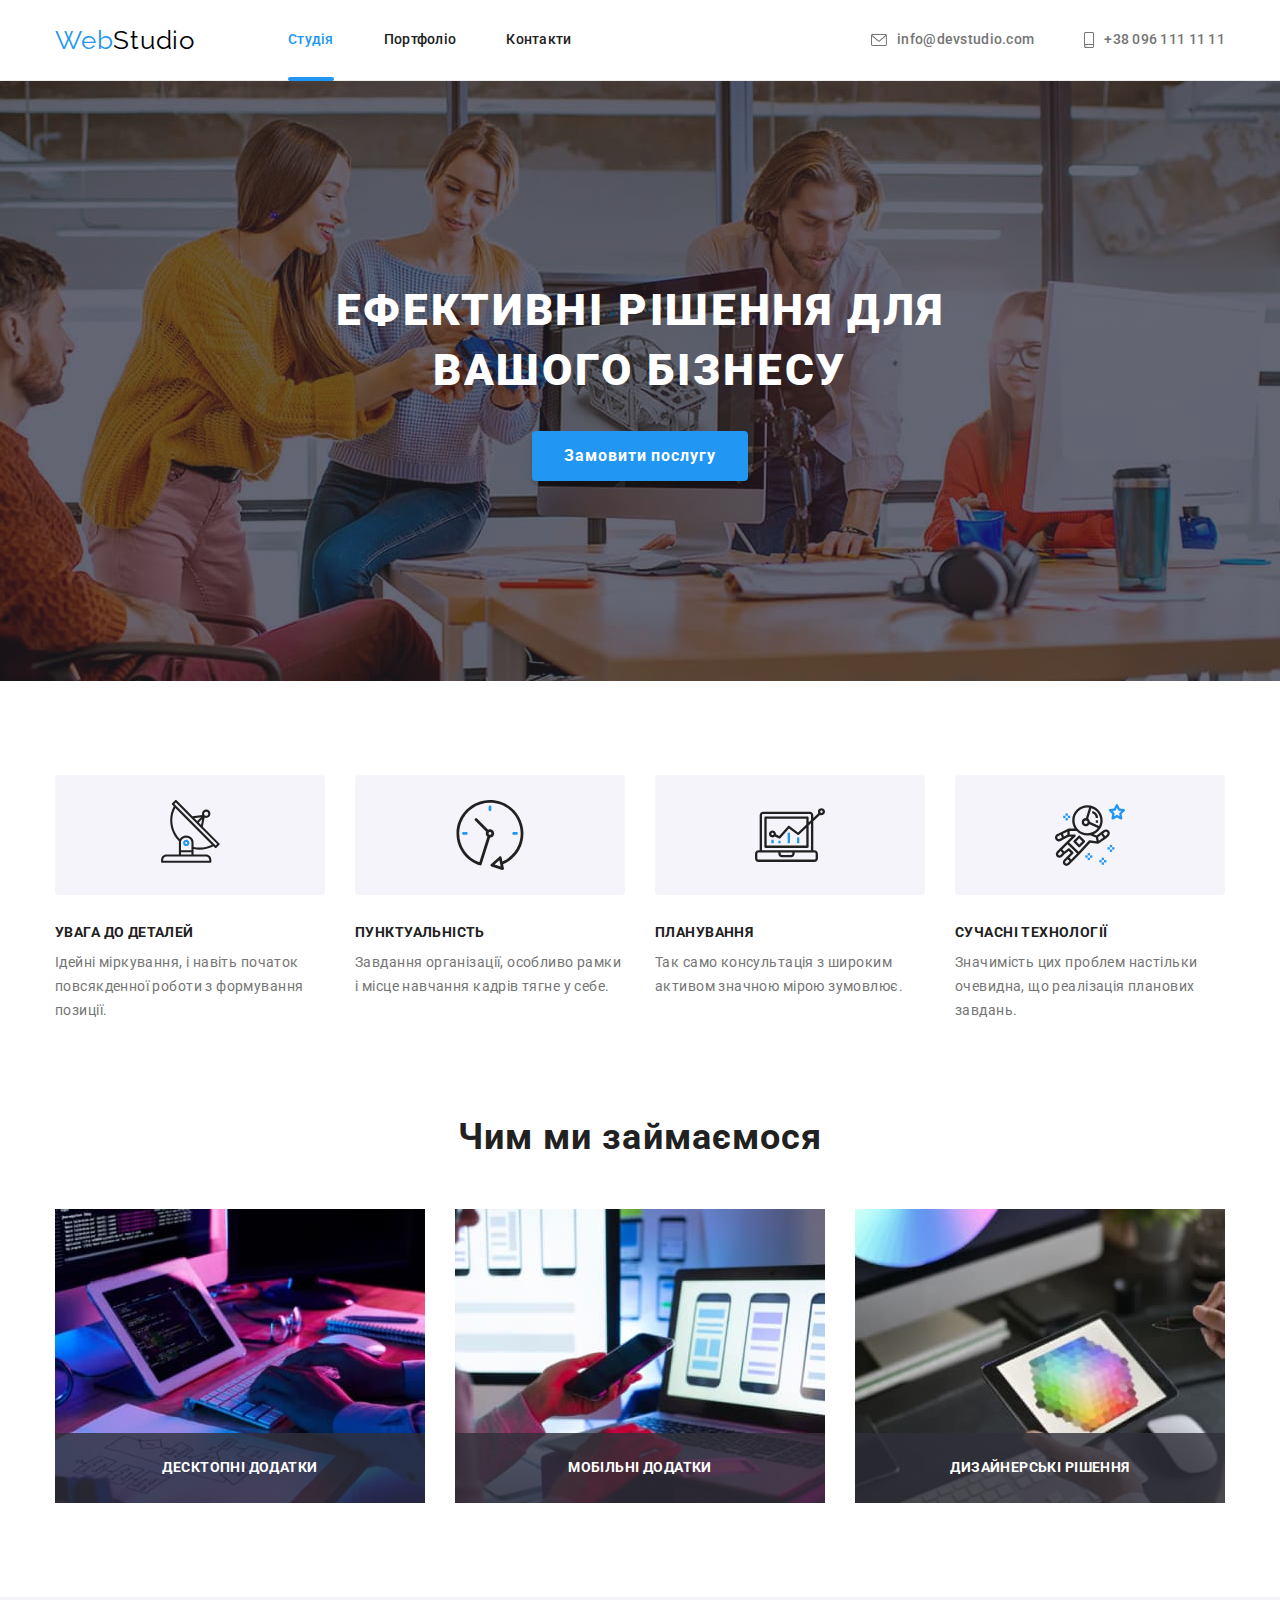
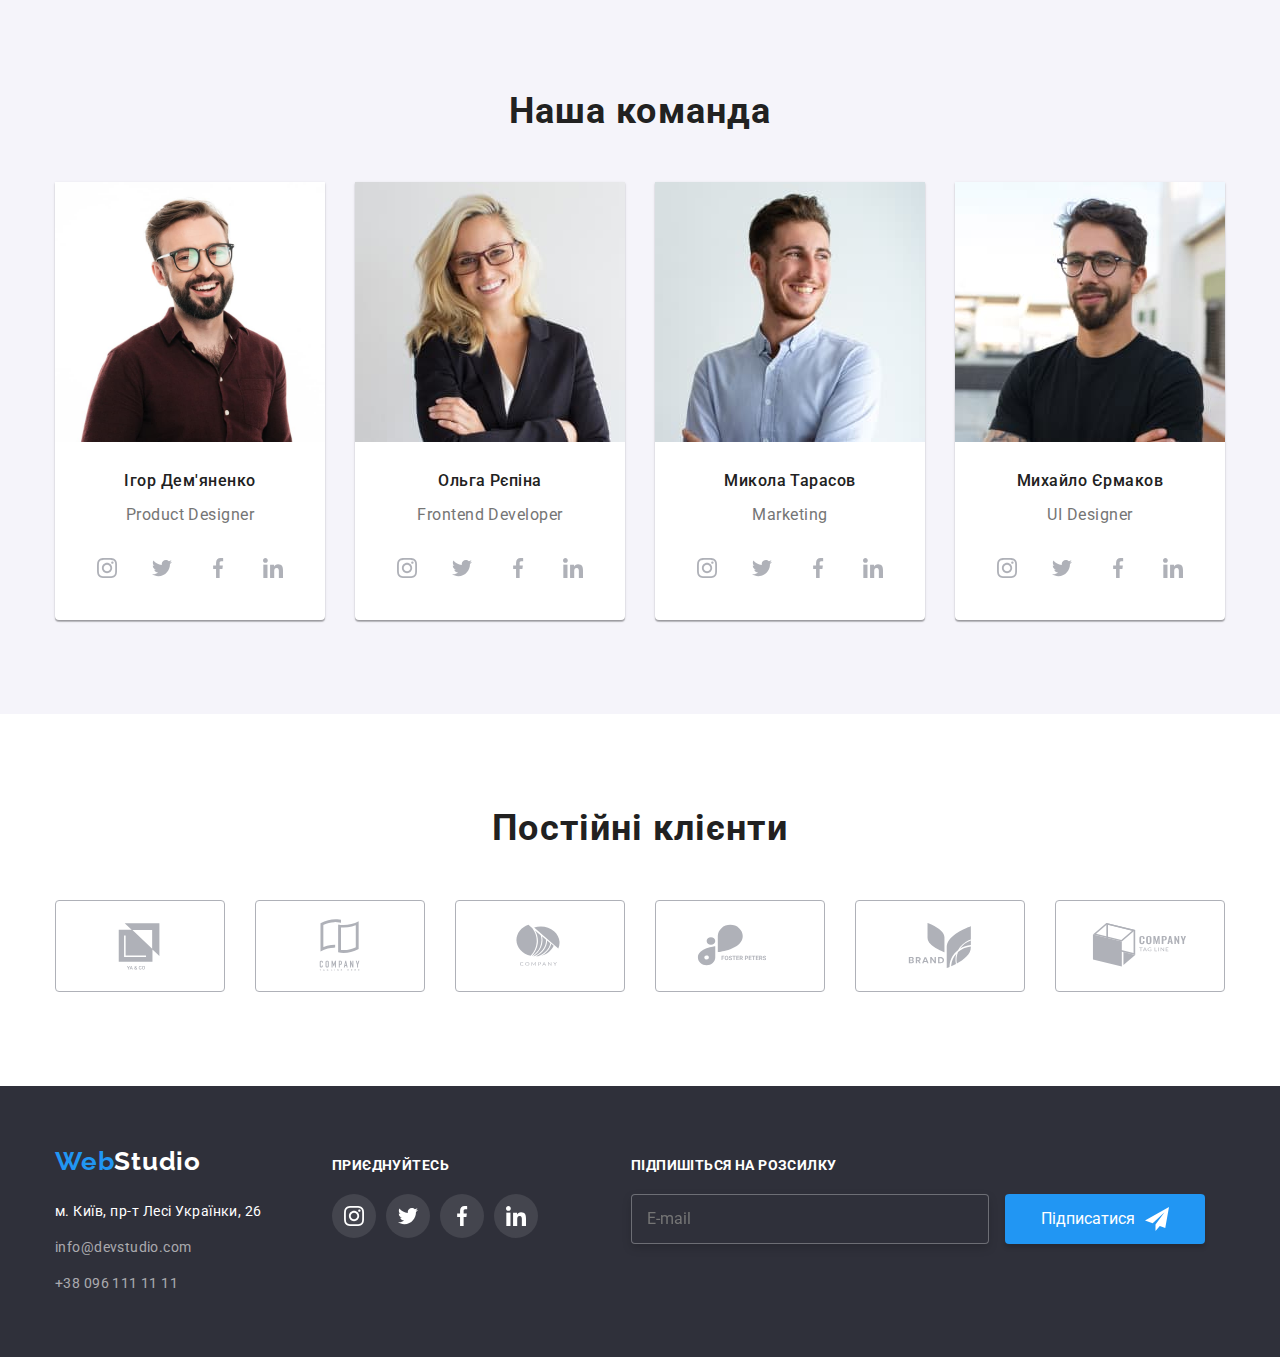
==== commit a51483d1: "form creation" ====
--- a/index.html
+++ b/index.html
@@ -426,6 +426,25 @@
             </li>
           </ul>
         </div>
+
+        <div class="footer-subscribe-to-us">
+          <p class="subscribe-to-us">ПІДПИШІТЬСЯ НА РОЗСИЛКУ</p>
+          <form action="">
+            <input
+              class="footer-form-subscribe"
+              type="email"
+              name="email-subcscribe"
+              required
+              placeholder="E-mail"
+            />
+            <button class="button-subscribe" type="submit">
+              Підписатися
+              <svg class="footer-subscribe-icon" width="24px" height="24px">
+                <use href="./images/icons.svg/sprite.svg#airplane"></use>
+              </svg>
+            </button>
+          </form>
+        </div>
       </div>
     </footer>
     <div class="backdrop is-hidden" data-modal>
@@ -435,6 +454,75 @@
             <use class="cross" href="./images/icons.svg/sprite.svg#button"></use>
           </svg>
         </button>
+        <p class="form-text">Залиште свої дані, ми вам передзвонимо</p>
+        <form class="modal-form">
+          <label class="label-list"
+            >Ім'я
+            <div class="modal-wrapper">
+              <input
+                class="modal-input"
+                type="text"
+                name="name"
+                minlength="2"
+                maxlength="10"
+                required
+              />
+              <svg class="modal-icon-input" width="12" height="12">
+                <use href="./images/icons.svg/sprite.svg#man-black"></use>
+              </svg>
+            </div>
+          </label>
+          <label class="label-list"
+            >Телефон
+            <div class="modal-wrapper">
+              <input
+                class="modal-input"
+                type="tel"
+                name="phone"
+                pattern="[0-9]{3}-[0-9]{3}-[0-9]{2}-[0-9]{2}"
+                title="xxx-xxx-xx-xx"
+                required
+              />
+
+              <svg class="modal-icon-input" width="13" height="13">
+                <use href="./images/icons.svg/sprite.svg#phone-black"></use>
+              </svg>
+            </div>
+          </label>
+          <label class="label-list"
+            >Пошта
+            <div class="modal-wrapper">
+              <input class="modal-input" type="email" name="post" required />
+              <svg class="modal-icon-input" width="15" height="12">
+                <use href="./images/icons.svg/sprite.svg#email-black"></use>
+              </svg>
+            </div>
+          </label>
+          <label class="label-list label-textarea"
+            >Коментар
+            <textarea
+              class="modal-input textarea"
+              name="comment"
+              minlength="2"
+              maxlength="200"
+              placeholder="Введіть текст"
+            ></textarea>
+          </label>
+
+          <label class="modal-form-check-wrapper">
+            <input required class="modal-checkbox visually-hidden" type="checkbox" name="privacy" />
+            <svg class="modal-form-own-check" width="16px" height="15px">
+              <use
+                class="model-form-own-check-icon"
+                href="./images/icons.svg/sprite.svg#check-mark"
+              ></use>
+            </svg>
+            Погоджуюся з розсилкою та приймаю&nbsp;
+            <a class="privacy-check" href="">Умови договору</a>
+          </label>
+
+          <button class="button-checkbox" type="submit">Відправити</button>
+        </form>
       </div>
     </div>
     <script src="./modal.js"></script>
--- a/css/style.css
+++ b/css/style.css
@@ -31,7 +31,17 @@
   font-family: 'Roboto', sans-serif;
   letter-spacing: 0.03em;
   line-height: 1.71;
-  /* margin: 0 200px; */
+}
+
+.visually-hidden {
+  position: absolute;
+  width: 1px;
+  height: 1px;
+  margin: -1px;
+  padding: 0;
+  overflow: hidden;
+  border: 1px;
+  clip: rect(0 0 0 0);
 }
 
 /* components  */
@@ -145,7 +155,7 @@
   line-height: 1.14;
   letter-spacing: 0.02em;
   text-decoration: none;
-  transition: background-color 250ms cubic-bezier(0.4, 0, 0.2, 1);
+  transition: color 250ms cubic-bezier(0.4, 0, 0.2, 1);
 }
 
 .site-nav .link:hover,
@@ -220,7 +230,7 @@
 .contacts-address {
   color: var(--white-color);
   text-decoration: none;
-  transition: transform 250ms cubic-bezier(0.4, 0, 0.2, 1);
+  transition: color 250ms cubic-bezier(0.4, 0, 0.2, 1);
 }
 
 .contacts-address:hover,
@@ -432,12 +442,13 @@
 
   border-radius: 100%;
 
-  transition: transform 250ms cubic-bezier(0.4, 0, 0.2, 1);
+  transition: background-color 250ms cubic-bezier(0.4, 0, 0.2, 1);
 }
 
 .social-link:hover,
 .social-link:focus {
   background-color: var(--accent-color);
+  transition: background-color 250ms cubic-bezier(0.4, 0, 0.2, 1);
 }
 
 .social-link:hover .social-icon,
@@ -504,12 +515,14 @@
   justify-content: center;
   border-radius: 4px;
   outline: none;
+  transition: backgroun-color 250ms cubic-bezier(0.4, 0, 0.2, 1);
 }
 
 .clients-svg {
   width: 106px;
   height: 60px;
   fill: #afb1b8;
+  transition: fill 250ms cubic-bezier(0.4, 0, 0.2, 1);
 }
 
 .clients-title {
@@ -525,7 +538,6 @@
 .clients-list {
   justify-content: center;
   gap: 30px;
-  transition: transform 250ms cubic-bezier(0.4, 0, 0.2, 1);
 }
 
 .clients-list {
@@ -560,6 +572,10 @@
 
 .footer-icon-svg {
   margin-left: 70px;
+}
+
+.footer-subscribe-to-us {
+  margin-left: 93px;
 }
 
 .footer {
@@ -588,6 +604,7 @@
   line-height: 31px;
   letter-spacing: 0.03em;
   text-decoration: none;
+  transitiion: background-color 250ms cubic-bezier(0.4, 0, 0.2, 1);
 }
 
 .footer {
@@ -596,7 +613,7 @@
 
 .address {
   font-style: normal;
-  transition: transform 250ms cubic-bezier(0.4, 0, 0.2, 1);
+  transition: color 250ms cubic-bezier(0.4, 0, 0.2, 1);
 }
 
 .address:hover,
@@ -608,7 +625,7 @@
   color: rgba(255, 255, 255, 0.6);
   text-decoration: none;
   letter-spacing: 0.03em;
-  transition: transform 250ms cubic-bezier(0.4, 0, 0.2, 1);
+  transition: color 250ms cubic-bezier(0.4, 0, 0.2, 1);
 }
 
 .contacts:hover,
@@ -630,7 +647,7 @@
   align-items: center;
   width: 44px;
   height: 44px;
-  transition: transform 250ms cubic-bezier(0.4, 0, 0.2, 1);
+  transition: background-color 250ms cubic-bezier(0.4, 0, 0.2, 1);
 }
 
 .footer-link-icon:focus,
@@ -646,6 +663,7 @@
   height: 44px;
   background-color: rgba(255, 255, 255, 0.1);
   border-radius: 100%;
+  transition: background-color 250ms cubic-bezier(0.4, 0, 0.2, 1);
 }
 
 .footer-icon-title {
@@ -663,6 +681,52 @@
 
 .footer-icon {
   fill: var(--white-color);
+}
+
+.footer-subscribe-to-us {
+  display: block;
+}
+.subscribe-to-us {
+  font-weight: 700;
+  font-size: 14px;
+  line-height: 1.14;
+  letter-spacing: 0.03em;
+  color: var(--white-color);
+  margin-bottom: 20px;
+}
+
+.footer-form-subscribe {
+  width: 358px;
+  height: 50px;
+  background-color: #2f303a;
+  border: 1px solid rgba(255, 255, 255, 0.3);
+  filter: drop-shadow(0px 4px 4px rgba(0, 0, 0, 0.15));
+  border-radius: 4px;
+  outline: none;
+  color: var(--white-color);
+  padding-left: 15px;
+  margin-right: 12px;
+}
+
+.button-subscribe {
+  display: inline-flex;
+  text-align: center;
+  align-items: center;
+  justify-content: center;
+  flex-wrap: nowrap;
+  width: 200px;
+  height: 50px;
+  background-color: var(--accent-color);
+  color: var(--white-color);
+  border: none;
+  box-shadow: 0px 4px 4px rgba(0, 0, 0, 0.15);
+  border-radius: 4px;
+  cursor: pointer;
+}
+
+.footer-subscribe-icon {
+  fill: var(--white-color);
+  margin-left: 10px;
 }
 
 /* Portfolio */
@@ -706,6 +770,7 @@
 .work-link {
   display: block;
   outline: none;
+  transition: box-shadow 250ms cubic-bezier(0.4, 0, 0.2, 1);
 }
 
 .work-link:focus,
@@ -724,7 +789,7 @@
   letter-spacing: 0.02em;
   text-decoration: none;
   gap: 10px;
-  transition: transform 250ms cubic-bezier(0.4, 0, 0.2, 1);
+  transition: color 250ms cubic-bezier(0.4, 0, 0.2, 1);
 }
 
 .auth-nav.list a:hover,
@@ -752,7 +817,8 @@
   padding: 6px 22px;
   border-radius: 4px;
   border: none;
-  transition: transform 250ms cubic-bezier(0.4, 0, 0.2, 1);
+  outline: none;
+  transition: background-color 250ms cubic-bezier(0.4, 0, 0.2, 1);
 }
 
 .button-primary:hover,
@@ -801,10 +867,13 @@
   opacity: 0;
   pointer-events: none;
   visibility: hidden;
+  transition: opacity 250ms cubic-bezier(0.4, 0, 0.2, 1),
+    visibility 250ms cubic-bezier(0.4, 0, 0.2, 1);
 }
 
 .modal {
   position: absolute;
+  padding: 40px;
   top: 50%;
   left: 50%;
   width: 528px;
@@ -820,6 +889,7 @@
   width: 11px;
   height: 11px;
   cursor: pointer;
+  transition: fill 250ms cubic-bezier(0.4, 0, 0.2, 1);
 }
 
 .button-close {
@@ -831,10 +901,135 @@
   background: #ffffff;
   border: 1px solid rgba(0, 0, 0, 0.1);
   border-radius: 100%;
+  transition: fill 250ms cubic-bezier(0.4, 0, 0.2, 1);
+}
+
+.button-close:hover .button-close-icon {
+  fill: var(--accent-color);
 }
 
 .cross {
   background: #000000;
+}
+
+.modal-form {
+  display: flex;
+  flex-direction: column;
+}
+
+.form-text {
+  display: flex;
+  align-content: center;
+  justify-content: center;
+  font-weight: 700;
+  font-size: 20px;
+  line-height: 1.15;
+  text-align: center;
+  letter-spacing: 0.03em;
+  color: var(--title-tex-color);
+  margin-bottom: 12px;
+}
+
+.label-list {
+  font-weight: 400;
+  font-size: 12px;
+  line-height: 1.16;
+  letter-spacing: 0.01em;
+  margin-bottom: 10px;
+}
+
+.label-textarea {
+  margin-bottom: 20px;
+}
+
+.modal-wrapper {
+  position: relative;
+  margin-top: 4px;
+}
+
+.modal-icon-input {
+  position: absolute;
+  display: flex;
+  width: 18px;
+  height: 18px;
+  left: 12px;
+  top: 11px;
+  fill: var(--title-tex-color);
+}
+
+.modal-input {
+  width: 100%;
+  height: 40px;
+  outline: none;
+  padding-left: 42px;
+  border: 1px solid rgba(33, 33, 33, 0.2);
+  border-radius: 4px;
+  transition: border-color 250ms cubic-bezier(0.4, 0, 0.2, 1);
+}
+.textarea {
+  resize: none;
+  width: 448px;
+  height: 120px;
+  padding: 12px 15px;
+  margin-top: 4px;
+}
+
+.modal-input:focus {
+  border-color: var(--accent-color);
+}
+
+.modal-input:focus + .modal-icon-input {
+  fill: var(--accent-color);
+}
+
+.modal-form-check-wrapper {
+  display: flex;
+
+  justify-content: center;
+  font-weight: 400;
+  font-size: 14px;
+  line-height: 1.71;
+  letter-spacing: 0.03em;
+  color: var(--primary-tex-color);
+  cursor: pointer;
+  margin-bottom: 30px;
+}
+
+.modal-form-own-check {
+  border: 2px solid #212121;
+  border-radius: 3px;
+  cursor: pointer;
+  padding: 2px;
+  margin-right: 10px;
+  fill: var(--white-color);
+}
+
+.modal-checkbox:checked + .modal-form-own-check {
+  background-color: var(--accent-color);
+  border: none;
+}
+
+.privacy-check {
+  color: var(--accent-color);
+}
+
+.button-checkbox {
+  display: flex;
+  align-items: center;
+  justify-content: center;
+  margin: 0 auto;
+  width: 200px;
+  height: 50px;
+  background-color: var(--accent-color);
+  color: var(--white-color);
+  box-shadow: 0px 4px 4px rgba(0, 0, 0, 0.15);
+  font-weight: 700;
+  font-size: 16px;
+  line-height: 1.87;
+  letter-spacing: 0.06em;
+  border-radius: 4px;
+  border: none;
+  cursor: pointer;
 }
 
 /* OVERLAY */
@@ -842,6 +1037,7 @@
 .box-overlay {
   position: relative;
   overflow-y: hidden;
+  transition: overflow-y 250ms cubic-bezier(0.4, 0, 0.2, 1);
 }
 
 .overlay {
@@ -856,7 +1052,7 @@
 
   background-color: rgba(33, 150, 243, 0.9);
   transform: translateY(+100%);
-  transition: background-color 250ms cubic-bezier(0.4, 0, 0.2, 1);
+  transition: transform 250ms cubic-bezier(0.4, 0, 0.2, 1);
 }
 
 .overlay {
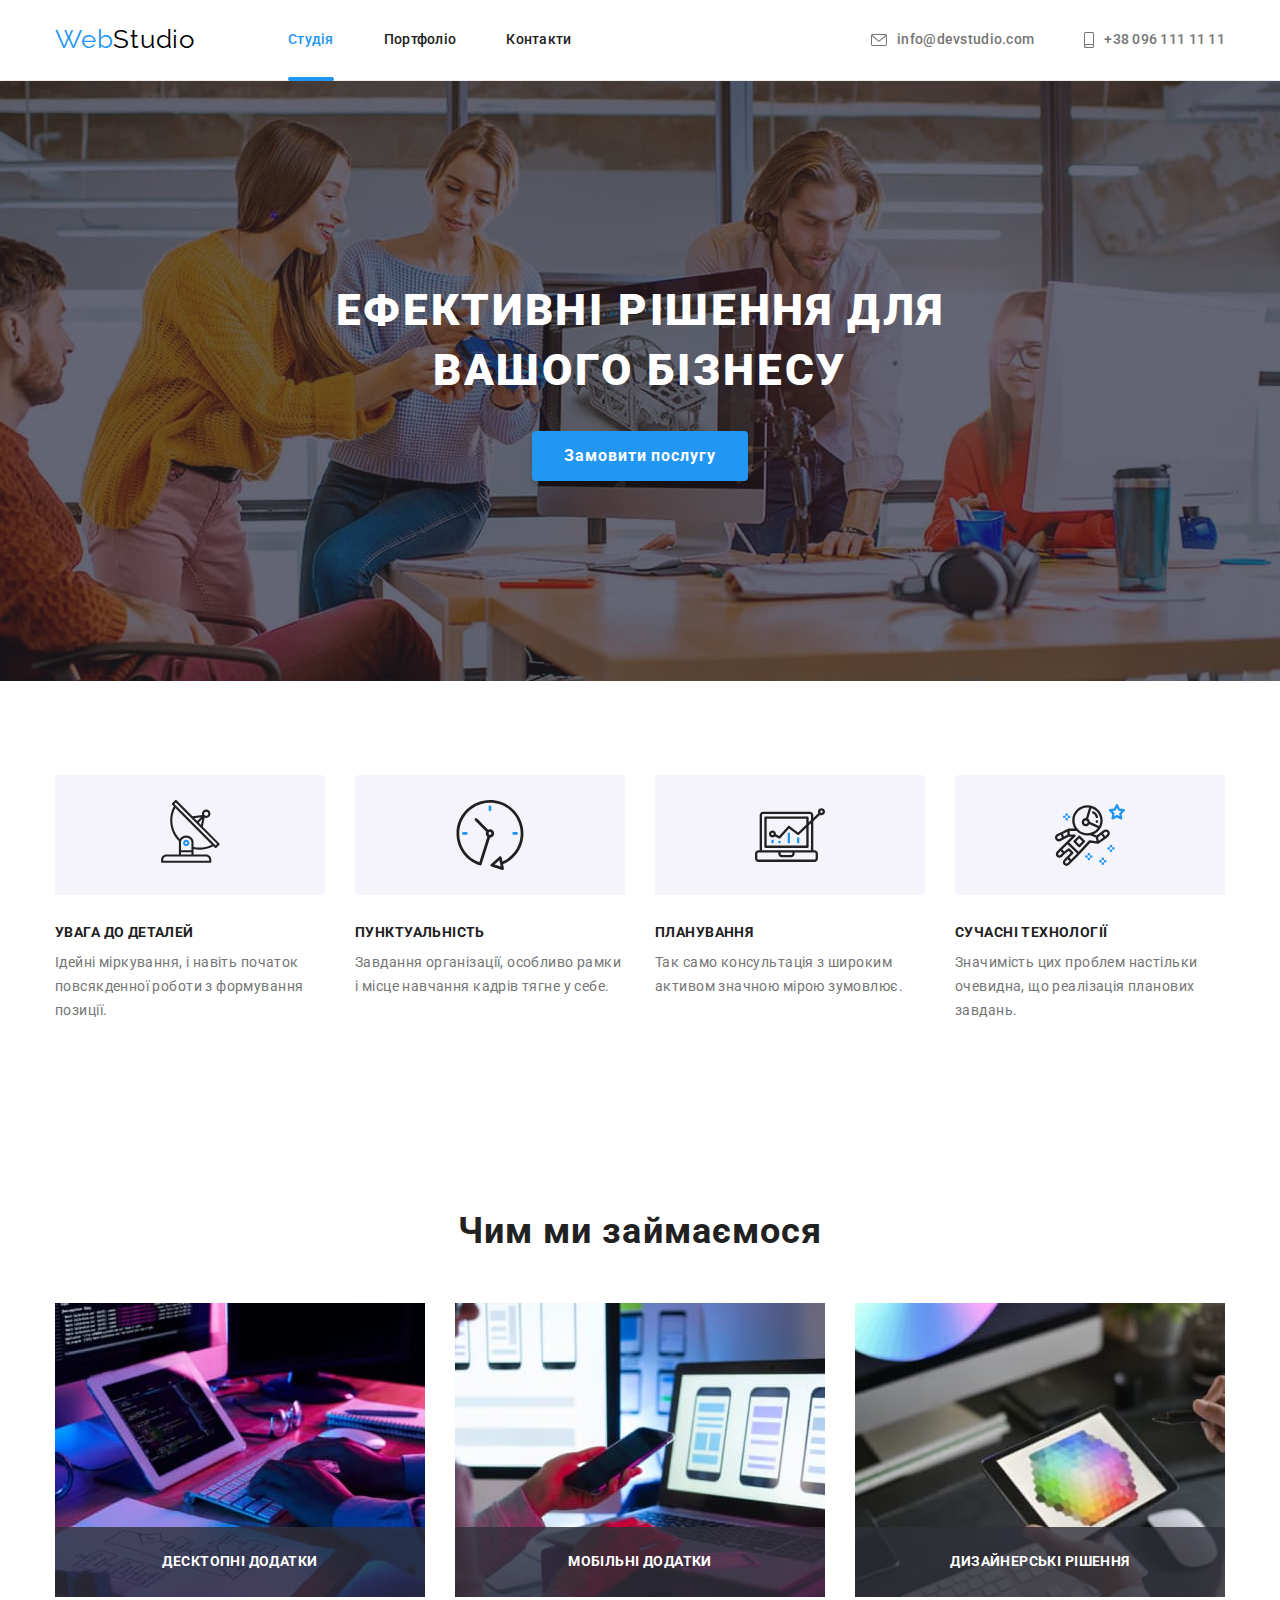
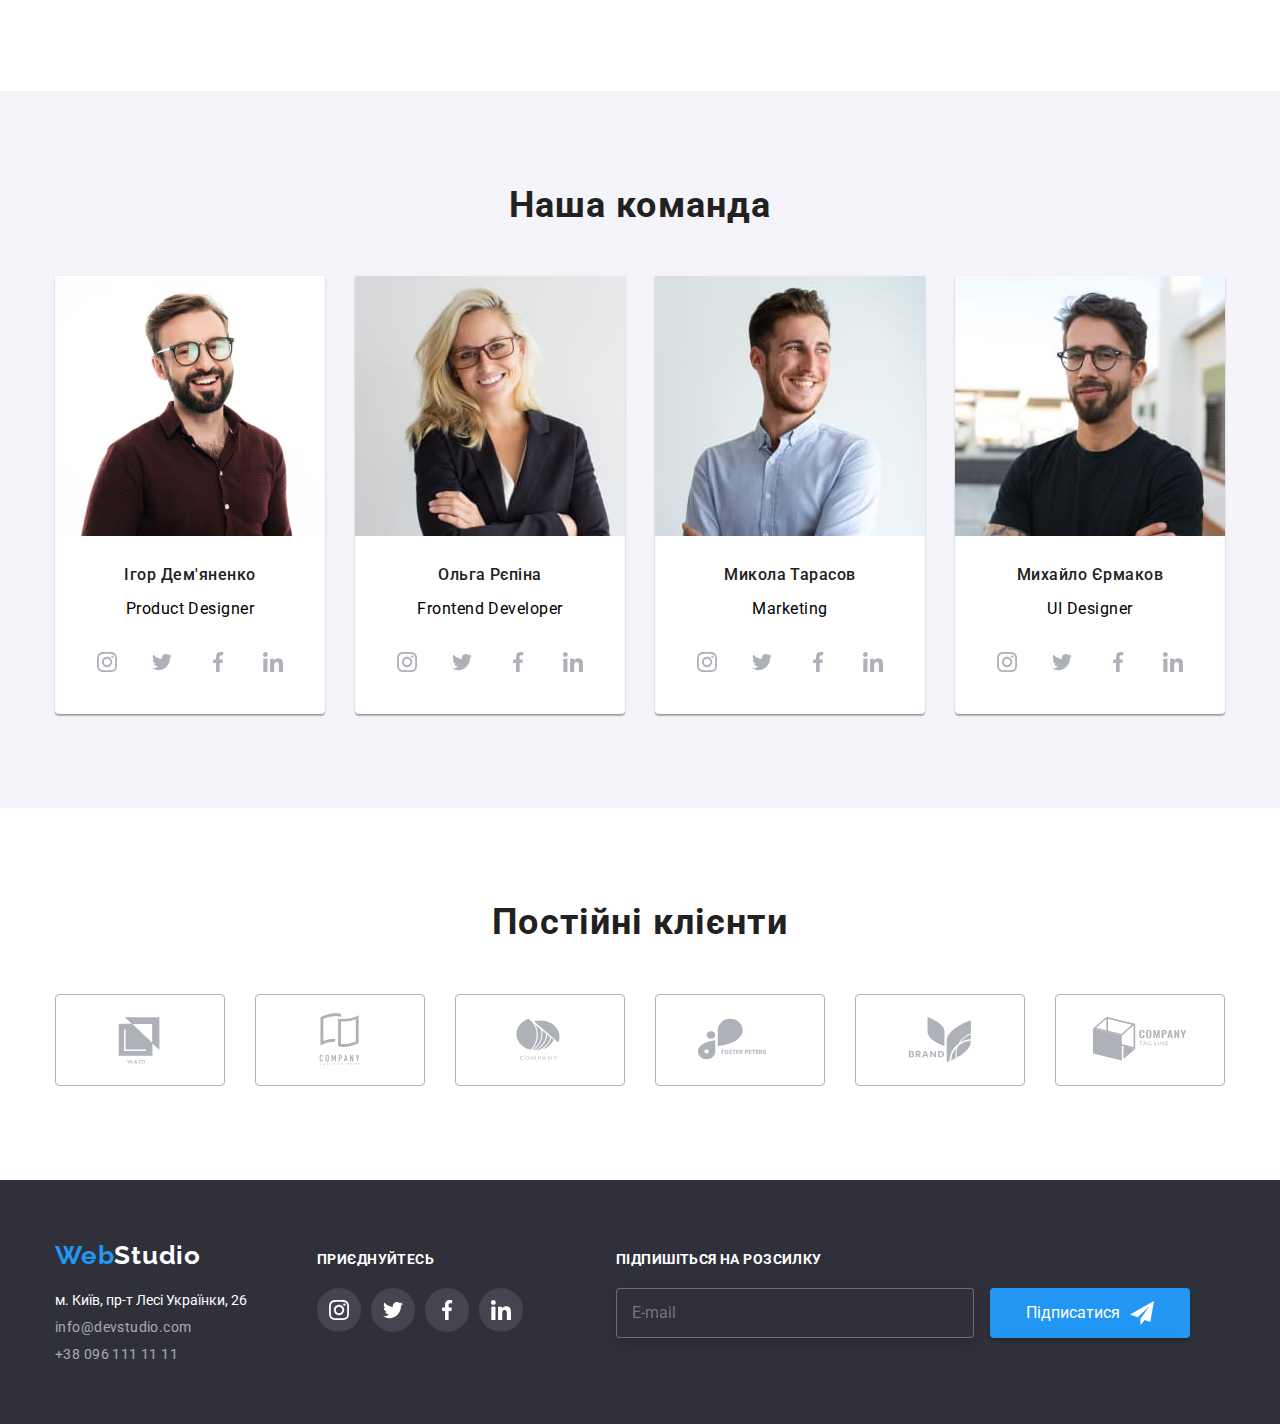
==== commit a25be789: "input border" ====
--- a/index.html
+++ b/index.html
@@ -16,6 +16,7 @@
       href="https://cdnjs.cloudflare.com/ajax/libs/modern-normalize/1.0.0/modern-normalize.min.css"
     />
     <link rel="stylesheet" href="./css/style.css" />
+    <link rel="stylesheet" href="./css/main.min.css" />
   </head>
   <body>
     <!--Шапка сайта-->
@@ -429,7 +430,7 @@
 
         <div class="footer-subscribe-to-us">
           <p class="subscribe-to-us">ПІДПИШІТЬСЯ НА РОЗСИЛКУ</p>
-          <form action="">
+          <form>
             <input
               class="footer-form-subscribe"
               type="email"
@@ -458,7 +459,7 @@
         <form class="modal-form">
           <label class="label-list"
             >Ім'я
-            <div class="modal-wrapper">
+            <span class="modal-wrapper">
               <input
                 class="modal-input"
                 type="text"
@@ -467,14 +468,14 @@
                 maxlength="10"
                 required
               />
-              <svg class="modal-icon-input" width="12" height="12">
-                <use href="./images/icons.svg/sprite.svg#man-black"></use>
+              <svg class="modal-icon-input" width="18" height="18">
+                <use href="./images/icons.svg/sprite.svg#person-black"></use>
               </svg>
-            </div>
+            </span>
           </label>
           <label class="label-list"
             >Телефон
-            <div class="modal-wrapper">
+            <span class="modal-wrapper">
               <input
                 class="modal-input"
                 type="tel"
@@ -484,19 +485,19 @@
                 required
               />
 
-              <svg class="modal-icon-input" width="13" height="13">
+              <svg class="modal-icon-input" width="18" height="18">
                 <use href="./images/icons.svg/sprite.svg#phone-black"></use>
               </svg>
-            </div>
+            </span>
           </label>
           <label class="label-list"
             >Пошта
-            <div class="modal-wrapper">
+            <span class="modal-wrapper">
               <input class="modal-input" type="email" name="post" required />
-              <svg class="modal-icon-input" width="15" height="12">
+              <svg class="modal-icon-input" width="18" height="18">
                 <use href="./images/icons.svg/sprite.svg#email-black"></use>
               </svg>
-            </div>
+            </span>
           </label>
           <label class="label-list label-textarea"
             >Коментар
--- a/css/style.css
+++ b/css/style.css
@@ -1,11 +1,11 @@
-:root {
+/* :root {
   --primary-tex-color: #757575;
   --title-tex-color: #212121;
   --accent-color: #2196f3;
   --white-color: #ffffff;
-}
-
-h1,
+} */
+
+/* h1,
 h2,
 h3,
 p {
@@ -21,19 +21,34 @@
   padding-left: 0;
 }
 
-img {
+.list {
+  list-style: none;
+}
+
+.link {
+  text-decoration: none;
+} */
+
+/* img {
   display: block;
-}
-
-body {
+} */
+
+/* body {
+  font-family: 'Roboto', sans-serif;
+} */
+
+/* body {
   background-color: #ffffff;
   color: var(--primary-tex-color);
-  font-family: 'Roboto', sans-serif;
   letter-spacing: 0.03em;
   line-height: 1.71;
-}
-
-.visually-hidden {
+} */
+
+/* button {
+  cursor: pointer;
+} */
+
+/* .visually-hidden {
   position: absolute;
   width: 1px;
   height: 1px;
@@ -42,11 +57,11 @@
   overflow: hidden;
   border: 1px;
   clip: rect(0 0 0 0);
-}
+} */
 
 /* components  */
 
-.section {
+/* .section {
   padding-top: 94px;
   padding-bottom: 94px;
 }
@@ -56,7 +71,7 @@
   margin: 0 auto;
   padding-left: 15px;
   padding-right: 15px;
-}
+} */
 
 /* header */
 
@@ -140,7 +155,6 @@
 /* Site-nav */
 
 .site-nav a {
-  font-family: 'Roboto';
   font-style: normal;
 }
 
@@ -202,7 +216,6 @@
 /* Auth-nav */
 
 .auth-nav.list {
-  font-family: 'Roboto';
   font-style: normal;
   font-weight: 500;
   font-size: 14px;
@@ -448,7 +461,6 @@
 .social-link:hover,
 .social-link:focus {
   background-color: var(--accent-color);
-  transition: background-color 250ms cubic-bezier(0.4, 0, 0.2, 1);
 }
 
 .social-link:hover .social-icon,
@@ -458,6 +470,7 @@
 
 .social-icon {
   fill: #afb1b8;
+  transition: fill 250ms cubic-bezier(0.4, 0, 0.2, 1);
 }
 
 .team-title {
@@ -489,7 +502,6 @@
   font-size: 16px;
   line-height: 30px;
   letter-spacing: 0.06em;
-  cursor: pointer;
   box-shadow: 0px 4px 4px rgba(0, 0, 0, 0.15);
   border-radius: 4px;
   border: none;
@@ -604,7 +616,7 @@
   line-height: 31px;
   letter-spacing: 0.03em;
   text-decoration: none;
-  transitiion: background-color 250ms cubic-bezier(0.4, 0, 0.2, 1);
+  transition: background-color 250ms cubic-bezier(0.4, 0, 0.2, 1);
 }
 
 .footer {
@@ -696,6 +708,7 @@
 }
 
 .footer-form-subscribe {
+  display: inline-flex;
   width: 358px;
   height: 50px;
   background-color: #2f303a;
@@ -706,6 +719,11 @@
   color: var(--white-color);
   padding-left: 15px;
   margin-right: 12px;
+  transition: border 250ms cubic-bezier(0.4, 0, 0.2, 1);
+}
+
+.footer-form-subscribe:focus {
+  border: 1px solid var(--accent-color);
 }
 
 .button-subscribe {
@@ -721,7 +739,12 @@
   border: none;
   box-shadow: 0px 4px 4px rgba(0, 0, 0, 0.15);
   border-radius: 4px;
-  cursor: pointer;
+  transition: background-color 250ms cubic-bezier(0.4, 0, 0.2, 1);
+}
+
+.button-subscribe:hover,
+.button-subscribe:focus {
+  background-color: #188ce8;
 }
 
 .footer-subscribe-icon {
@@ -781,7 +804,7 @@
 
 .auth-nav.list a {
   color: var(--primary-tex-color);
-  font-family: 'Roboto';
+
   font-style: normal;
   font-weight: 500;
   font-size: 14px;
@@ -812,13 +835,14 @@
   font-size: 16px;
   line-height: 1.62;
   text-align: center;
-  cursor: pointer;
+
   letter-spacing: 0.03em;
   padding: 6px 22px;
   border-radius: 4px;
   border: none;
   outline: none;
-  transition: background-color 250ms cubic-bezier(0.4, 0, 0.2, 1);
+  transition: box-shadow 250ms cubic-bezier(0.4, 0, 0.2, 1),
+    color 250ms cubic-bezier(0.4, 0, 0.2, 1), background-color 250ms cubic-bezier(0.4, 0, 0.2, 1);
 }
 
 .button-primary:hover,
@@ -861,14 +885,14 @@
   width: 100%;
   height: 100%;
   background-color: rgba(0, 0, 0, 0.2);
+  transition: opacity 250ms cubic-bezier(0.4, 0, 0.2, 1),
+    visibility 250ms cubic-bezier(0.4, 0, 0.2, 1);
 }
 
 .backdrop.is-hidden {
   opacity: 0;
   pointer-events: none;
   visibility: hidden;
-  transition: opacity 250ms cubic-bezier(0.4, 0, 0.2, 1),
-    visibility 250ms cubic-bezier(0.4, 0, 0.2, 1);
 }
 
 .modal {
@@ -888,7 +912,6 @@
 .button-close-icon {
   width: 11px;
   height: 11px;
-  cursor: pointer;
   transition: fill 250ms cubic-bezier(0.4, 0, 0.2, 1);
 }
 
@@ -898,6 +921,7 @@
   top: 8px;
   width: 30px;
   height: 30px;
+
   background: #ffffff;
   border: 1px solid rgba(0, 0, 0, 0.1);
   border-radius: 100%;
@@ -944,17 +968,18 @@
 
 .modal-wrapper {
   position: relative;
+  display: flex;
   margin-top: 4px;
 }
 
 .modal-icon-input {
   position: absolute;
   display: flex;
-  width: 18px;
-  height: 18px;
   left: 12px;
-  top: 11px;
+  top: 50%;
+  transform: translateY(-50%);
   fill: var(--title-tex-color);
+  transition: fill 250ms cubic-bezier(0.4, 0, 0.2, 1);
 }
 
 .modal-input {
@@ -984,21 +1009,21 @@
 
 .modal-form-check-wrapper {
   display: flex;
-
+  align-items: center;
   justify-content: center;
   font-weight: 400;
   font-size: 14px;
   line-height: 1.71;
   letter-spacing: 0.03em;
   color: var(--primary-tex-color);
-  cursor: pointer;
+
   margin-bottom: 30px;
 }
 
 .modal-form-own-check {
   border: 2px solid #212121;
   border-radius: 3px;
-  cursor: pointer;
+
   padding: 2px;
   margin-right: 10px;
   fill: var(--white-color);
@@ -1029,7 +1054,12 @@
   letter-spacing: 0.06em;
   border-radius: 4px;
   border: none;
-  cursor: pointer;
+  transition: background-color 250ms cubic-bezier(0.4, 0, 0.2, 1);
+}
+
+.button-checkbox:hover,
+.button-checkbox:focus {
+  background-color: #188ce8;
 }
 
 /* OVERLAY */
--- a/css/main.min.css
+++ b/css/main.min.css
@@ -0,0 +1 @@
+:root{--primary-tex-color: #757575;--title-tex-color: #212121;--accent-color: #2196f3;--white-color: #ffffff}.visually-hidden{position:absolute;width:1px;height:1px;margin:-1px;padding:0;overflow:hidden;border:1px;clip:rect(0 0 0 0)}img{display:block}body{font-family:"Roboto",sans-serif}button{cursor:pointer}h1,h2,h3,h4,h5,p{margin-top:0;margin-bottom:0}ul,ol{list-style:none;margin-top:0px;margin-bottom:0;padding-left:0}.list{list-style:none}.link{text-decoration:none}.section{padding-top:94px;padding-bottom:94px}.container{width:1200px;margin:0 auto;padding-left:15px;padding-right:15px}/*# sourceMappingURL=main.min.css.map */